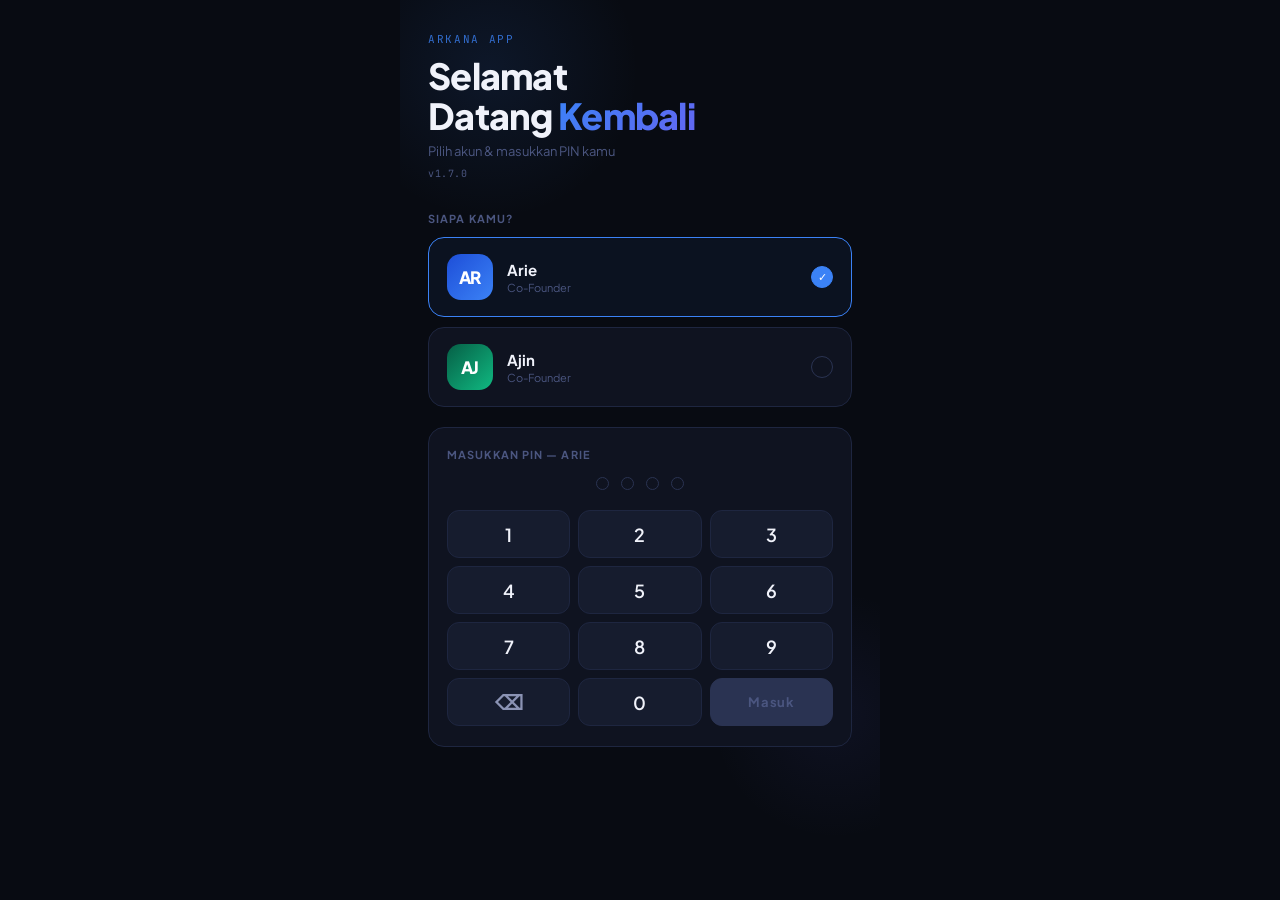
==== index.html @ 61c4adc6 "v1.7.0 refactor" ====
<!DOCTYPE html>
<html lang="id">
<head>
  <meta charset="UTF-8">
  <meta name="viewport" content="width=device-width, initial-scale=1.0, maximum-scale=1.0, user-scalable=no">
  <meta name="apple-mobile-web-app-capable" content="yes">
  <meta name="apple-mobile-web-app-status-bar-style" content="black-translucent">
  <meta name="apple-mobile-web-app-title" content="Arkana App">
  <meta name="theme-color" content="#080B12">
  <title>Arkana App</title>
  <link rel="manifest" href="manifest.json">
  <link href="https://fonts.googleapis.com/css2?family=Plus+Jakarta+Sans:wght@300;400;500;600;700;800&family=JetBrains+Mono:wght@300;400;500&display=swap" rel="stylesheet">

  <!-- Shared styles -->
  <link rel="stylesheet" href="css/base.css">
  <!-- Index-specific styles -->
  <link rel="stylesheet" href="css/index.css">

  <!-- JS load order: config → constants → utils → app → index -->
  <script src="config.js?v=1.2.0"></script>
  <script src="js/constants.js"></script>
  <script src="js/utils.js"></script>
  <script src="js/app.js"></script>
</head>
<body>

<div id="app">

  <!-- ══════════════════════════════════════
       SCREEN: LOGIN
  ══════════════════════════════════════ -->
  <div id="screen-login" class="screen active">
    <div class="login-bg"></div>
    <div class="login-bg2"></div>
    <div class="login-inner">

      <div class="login-header">
        <div class="login-eyebrow">Arkana App</div>
        <div class="login-title">Selamat<br>Datang <span>Kembali</span></div>
        <div class="login-sub">Pilih akun &amp; masukkan PIN kamu</div>
        <div class="login-version" id="login-version"></div>
      </div>

      <div class="choose-label">Siapa kamu?</div>
      <div class="user-cards">

        <div class="user-card selected" id="card-arie">
          <div class="user-avatar avatar-arie" id="login-avatar-arie">AR</div>
          <div class="user-info">
            <div class="user-name">Arie</div>
            <div class="user-role">Co-Founder</div>
          </div>
          <div class="user-check">✓</div>
        </div>

        <div class="user-card" id="card-ajin">
          <div class="user-avatar avatar-ajin" id="login-avatar-ajin">AJ</div>
          <div class="user-info">
            <div class="user-name">Ajin</div>
            <div class="user-role">Co-Founder</div>
          </div>
          <div class="user-check"></div>
        </div>

        <!-- Hidden file input for avatar upload -->
        <input type="file" id="avatar-file-input" accept="image/*" style="display:none">
      </div>

      <div class="pin-section" id="pin-section">
        <div class="pin-top-label" id="pin-label">Masukkan PIN — Arie</div>
        <div class="pin-dots">
          <div class="pin-dot" id="dot-0"></div>
          <div class="pin-dot" id="dot-1"></div>
          <div class="pin-dot" id="dot-2"></div>
          <div class="pin-dot" id="dot-3"></div>
        </div>
        <div class="pin-numpad">
          <div class="pin-key">1</div>
          <div class="pin-key">2</div>
          <div class="pin-key">3</div>
          <div class="pin-key">4</div>
          <div class="pin-key">5</div>
          <div class="pin-key">6</div>
          <div class="pin-key">7</div>
          <div class="pin-key">8</div>
          <div class="pin-key">9</div>
          <div class="pin-key del">⌫</div>
          <div class="pin-key">0</div>
          <div class="pin-key enter disabled" id="pin-enter">Masuk</div>
        </div>
      </div>

    </div>
  </div>

  <!-- ══════════════════════════════════════
       SCREEN: HOME
  ══════════════════════════════════════ -->
  <div id="screen-home" class="screen">
    <div class="home-bg"></div>

    <div class="home-header">
      <div class="greeting-block">
        <div class="greeting-small">Halo,</div>
        <div class="greeting-name"><span id="home-name">Arie</span> 👋</div>
        <div class="greeting-date" id="home-date"></div>
      </div>
      <button class="logout-btn">Logout</button>
    </div>
    <div class="home-divider"></div>

    <div class="home-content">
      <div>
        <div class="section-head">Menu Utama</div>
        <div class="feature-grid">

          <div class="feat-card c-blue active-card">
            <span class="feat-icon">🏪</span>
            <div class="feat-name">Supplier &amp; Price</div>
            <div class="feat-desc">Database supplier &amp; histori harga</div>
          </div>

          <div class="feat-card c-green coming">
            <span class="feat-icon">💸</span>
            <div class="feat-name">Expense Tracker</div>
            <div class="feat-desc">Catat pengeluaran operasional</div>
            <span class="feat-badge badge-soon">Coming Soon</span>
          </div>

          <div class="feat-card c-orange coming">
            <span class="feat-icon">📋</span>
            <div class="feat-name">Quotation Builder</div>
            <div class="feat-desc">Buat RAB &amp; penawaran</div>
            <span class="feat-badge badge-soon">Coming Soon</span>
          </div>

          <div class="feat-card c-purple coming">
            <span class="feat-icon">📊</span>
            <div class="feat-name">Pipeline Tracker</div>
            <div class="feat-desc">Lacak peluang pengadaan</div>
            <span class="feat-badge badge-soon">Coming Soon</span>
          </div>

        </div>
      </div>

      <div class="user-strip">
        <div class="strip-left">
          <div class="strip-label">Login sebagai</div>
          <div class="strip-name">
            <span class="strip-avatar" id="strip-avatar"></span>
            <span id="strip-name"></span>
          </div>
        </div>
        <div class="strip-right">
          <div class="strip-app">Arkana App</div>
          <div class="strip-version" id="home-version"></div>
        </div>
      </div>
    </div>

    <nav class="bottom-nav">
      <div class="nav-item active" data-nav="home">
        <span class="nav-icon">🏠</span>
        <span class="nav-label">Home</span>
        <div class="nav-indicator"></div>
      </div>
      <div class="nav-item" data-nav="aktivitas">
        <span class="nav-icon">🕐</span>
        <span class="nav-label">Aktivitas</span>
        <div class="nav-indicator"></div>
      </div>
      <div class="nav-item" data-nav="setting">
        <span class="nav-icon">⚙️</span>
        <span class="nav-label">Setting</span>
        <div class="nav-indicator"></div>
      </div>
    </nav>
  </div>

  <!-- ══════════════════════════════════════
       SCREEN: AKTIVITAS
  ══════════════════════════════════════ -->
  <div id="screen-aktivitas" class="screen">
    <div class="screen-header">
      <div class="screen-title">Aktivitas</div>
      <div class="screen-sub">Log perubahan data oleh semua pengguna</div>
    </div>
    <div class="home-divider"></div>
    <div class="screen-content">
      <div id="aktivitas-content">
        <div class="empty-state">
          <div class="empty-icon">🕐</div>
          <div class="empty-text">Belum ada aktivitas.<br>Log akan muncul saat data mulai diubah.</div>
        </div>
      </div>
    </div>
    <nav class="bottom-nav">
      <div class="nav-item" data-nav="home">
        <span class="nav-icon">🏠</span>
        <span class="nav-label">Home</span>
        <div class="nav-indicator"></div>
      </div>
      <div class="nav-item active" data-nav="aktivitas">
        <span class="nav-icon">🕐</span>
        <span class="nav-label">Aktivitas</span>
        <div class="nav-indicator"></div>
      </div>
      <div class="nav-item" data-nav="setting">
        <span class="nav-icon">⚙️</span>
        <span class="nav-label">Setting</span>
        <div class="nav-indicator"></div>
      </div>
    </nav>
  </div>

  <!-- ══════════════════════════════════════
       SCREEN: SETTING
  ══════════════════════════════════════ -->
  <div id="screen-setting" class="screen">
    <div class="screen-header">
      <div class="screen-title">Setting</div>
      <div class="screen-sub">Kelola akun &amp; preferensi</div>
    </div>
    <div class="home-divider"></div>
    <div class="screen-content">
      <div class="setting-list">

        <div class="setting-section-label">Akun</div>

        <div class="setting-item" data-action="change-avatar">
          <div class="setting-icon">🖼️</div>
          <div class="setting-info">
            <div class="setting-name">Ganti Foto Profil</div>
            <div class="setting-desc">Upload foto untuk avatar kamu</div>
          </div>
          <div class="setting-arrow">›</div>
        </div>

        <div class="setting-item" data-action="change-pin">
          <div class="setting-icon">🔐</div>
          <div class="setting-info">
            <div class="setting-name">Ganti PIN</div>
            <div class="setting-desc">Ubah PIN login kamu</div>
          </div>
          <div class="setting-arrow">›</div>
        </div>

        <div class="setting-section-label">Aplikasi</div>

        <div class="app-info-card">
          <div class="app-info-logo">⚡</div>
          <div class="app-info-name">Arkana App</div>
          <div class="app-info-version" id="setting-version"></div>
          <div class="app-info-company">CV Arkana Trisinergi</div>
        </div>

      </div>
    </div>
    <nav class="bottom-nav">
      <div class="nav-item" data-nav="home">
        <span class="nav-icon">🏠</span>
        <span class="nav-label">Home</span>
        <div class="nav-indicator"></div>
      </div>
      <div class="nav-item" data-nav="aktivitas">
        <span class="nav-icon">🕐</span>
        <span class="nav-label">Aktivitas</span>
        <div class="nav-indicator"></div>
      </div>
      <div class="nav-item active" data-nav="setting">
        <span class="nav-icon">⚙️</span>
        <span class="nav-label">Setting</span>
        <div class="nav-indicator"></div>
      </div>
    </nav>
  </div>

</div><!-- /#app -->

<!-- ══════════════════════════════════════
     CHANGE PIN MODAL (outside #app, fixed)
══════════════════════════════════════ -->
<div class="modal-overlay" id="modal-pin">
  <div class="modal-sheet">
    <div class="modal-handle"></div>
    <div class="modal-title" id="modal-title">Ganti PIN</div>
    <div class="modal-sub" id="modal-sub">Masukkan PIN lama kamu</div>

    <div class="pin-dots" style="margin-bottom:16px;">
      <div class="pin-dot" id="mdot-0"></div>
      <div class="pin-dot" id="mdot-1"></div>
      <div class="pin-dot" id="mdot-2"></div>
      <div class="pin-dot" id="mdot-3"></div>
    </div>
    <div class="pin-numpad modal-numpad">
      <div class="pin-key">1</div>
      <div class="pin-key">2</div>
      <div class="pin-key">3</div>
      <div class="pin-key">4</div>
      <div class="pin-key">5</div>
      <div class="pin-key">6</div>
      <div class="pin-key">7</div>
      <div class="pin-key">8</div>
      <div class="pin-key">9</div>
      <div class="pin-key del">⌫</div>
      <div class="pin-key">0</div>
      <div class="pin-key enter disabled" id="modal-enter">OK</div>
    </div>

    <button class="modal-btn cancel">Batal</button>
  </div>
</div>

<!-- ══ TOAST ══ -->
<div class="toast" id="toast"></div>

<!-- Index logic — loaded last -->
<script src="js/index.js"></script>

</body>
</html>
---- css/base.css ----
/* ═══════════════════════════════════════════════════
   Arkana App — Base CSS
   Shared: CSS vars, reset, and components used
   across multiple pages (toast, loading, confirm,
   overlay, sheet, btn, spinner, screen transitions).
   Page-specific styles go in their own CSS file.
   ═══════════════════════════════════════════════════ */

/* ── Reset & base ── */
* {
  margin: 0;
  padding: 0;
  box-sizing: border-box;
  -webkit-tap-highlight-color: transparent;
  user-select: none;
  -webkit-user-select: none;
}

input, textarea {
  user-select: text;
  -webkit-user-select: text;
}

/* ── CSS Custom Properties ── */
:root {
  --bg:      #080B12;
  --surface: #0F1320;
  --surface2:#161C2E;
  --border:  #1E2640;
  --border2: #2A3352;

  --accent:  #3B82F6;
  --accent2: #6366F1;
  --green:   #10B981;
  --orange:  #F59E0B;
  --red:     #EF4444;
  --purple:  #8B5CF6;

  --l1: #F59E0B;
  --l2: #3B82F6;
  --l3: #10B981;
  --l4: #6B7280;

  --muted: #4B5680;
  --text:  #F0F2FA;
  --text2: #8B93B4;
  --text3: #4B5680;
}

html, body {
  height: 100%;
  overflow: hidden;
  background: var(--bg);
  font-family: 'Plus Jakarta Sans', sans-serif;
  color: var(--text);
}

/* ── Screen transitions ── */
.screen {
  position: absolute;
  inset: 0;
  display: flex;
  flex-direction: column;
  opacity: 0;
  pointer-events: none;
  transition: opacity .25s, transform .25s;
  transform: translateX(30px);
}

.screen.active {
  opacity: 1;
  pointer-events: all;
  transform: translateX(0);
}

.screen.prev {
  transform: translateX(-30px);
  opacity: 0;
}

/* ── Overlay (bottom sheet backdrop) ── */
.overlay {
  position: fixed;
  inset: 0;
  background: rgba(0, 0, 0, .75);
  z-index: 100;
  opacity: 0;
  pointer-events: none;
  transition: opacity .3s;
}

.overlay.active {
  opacity: 1;
  pointer-events: all;
}

/* ── Bottom sheet ── */
.sheet {
  position: fixed;
  bottom: 0;
  left: 50%;
  transform: translateX(-50%) translateY(100%);
  width: 100%;
  max-width: 480px;
  background: var(--surface);
  border: 1px solid var(--border);
  border-radius: 24px 24px 0 0;
  padding: 20px 20px max(env(safe-area-inset-bottom), 24px);
  z-index: 101;
  transition: transform .35s cubic-bezier(.32, .72, 0, 1);
  max-height: 90vh;
  overflow-y: auto;
  scrollbar-width: none;
}

.sheet::-webkit-scrollbar { display: none; }

.overlay.active .sheet {
  transform: translateX(-50%) translateY(0);
}

.sheet-handle {
  width: 36px;
  height: 4px;
  background: var(--border2);
  border-radius: 2px;
  margin: 0 auto 18px;
}

.sheet-title {
  font-size: 18px;
  font-weight: 800;
  color: var(--text);
  margin-bottom: 4px;
  letter-spacing: -.01em;
}

.sheet-sub {
  font-size: 12px;
  color: var(--text3);
  margin-bottom: 20px;
}

/* ── Buttons ── */
.btn-row {
  display: flex;
  gap: 10px;
  margin-top: 20px;
}

.btn {
  flex: 1;
  padding: 14px;
  border-radius: 12px;
  font-size: 14px;
  font-weight: 700;
  font-family: inherit;
  cursor: pointer;
  border: none;
  transition: opacity .2s;
}

.btn:active        { opacity: .8; }
.btn-primary       { background: var(--accent); color: white; }
.btn-secondary     { background: var(--surface2); color: var(--text2); border: 1px solid var(--border); }
.btn-danger        { background: rgba(239, 68, 68, .1); color: var(--red); border: 1px solid rgba(239, 68, 68, .2); }

/* ── Form fields ── */
.form-group { margin-bottom: 14px; }

.form-label {
  display: block;
  font-size: 11px;
  font-weight: 700;
  text-transform: uppercase;
  letter-spacing: .1em;
  color: var(--text3);
  margin-bottom: 6px;
}

.form-input,
.form-select,
.form-textarea {
  width: 100%;
  background: var(--surface2);
  border: 1.5px solid var(--border);
  border-radius: 10px;
  padding: 11px 14px;
  font-size: 14px;
  color: var(--text);
  font-family: inherit;
  outline: none;
  transition: border-color .2s;
  -webkit-appearance: none;
  appearance: none;
}

.form-input:focus,
.form-select:focus,
.form-textarea:focus  { border-color: var(--accent); }
.form-input::placeholder,
.form-textarea::placeholder { color: var(--text3); }
.form-textarea        { resize: none; min-height: 80px; line-height: 1.5; }

.form-select {
  background-image: url("data:image/svg+xml,%3Csvg xmlns='http://www.w3.org/2000/svg' width='12' height='8' viewBox='0 0 12 8'%3E%3Cpath d='M1 1l5 5 5-5' stroke='%234B5680' stroke-width='1.5' fill='none' stroke-linecap='round'/%3E%3C/svg%3E");
  background-repeat: no-repeat;
  background-position: right 14px center;
  padding-right: 36px;
}

.form-select option { background: #161C2E; }

/* Toggle */
.toggle-row       { display: flex; justify-content: space-between; align-items: center; }
.toggle-label     { font-size: 14px; color: var(--text); }
.toggle           { position: relative; width: 44px; height: 26px; }
.toggle input     { display: none; }
.toggle-track {
  position: absolute;
  inset: 0;
  background: var(--border2);
  border-radius: 13px;
  cursor: pointer;
  transition: background .2s;
}
.toggle input:checked + .toggle-track  { background: var(--accent); }
.toggle-thumb {
  position: absolute;
  top: 3px; left: 3px;
  width: 20px; height: 20px;
  background: white;
  border-radius: 50%;
  transition: transform .2s;
  pointer-events: none;
}
.toggle input:checked ~ .toggle-thumb  { transform: translateX(18px); }

/* Multi-select chips */
.multi-chips { display: flex; flex-wrap: wrap; gap: 8px; }

.multi-chip {
  background: var(--surface2);
  border: 1.5px solid var(--border);
  border-radius: 20px;
  padding: 7px 12px;
  font-size: 12px;
  font-weight: 600;
  color: var(--text3);
  cursor: pointer;
  transition: all .15s;
}

.multi-chip.selected {
  border-color: var(--accent);
  color: var(--accent);
  background: rgba(59, 130, 246, .08);
}

/* ── Toast ── */
.toast {
  position: fixed;
  bottom: 80px;
  left: 50%;
  transform: translateX(-50%) translateY(20px);
  background: var(--surface2);
  border: 1px solid var(--border2);
  border-radius: 12px;
  padding: 10px 20px;
  font-size: 13px;
  font-weight: 600;
  color: var(--text);
  z-index: 200;
  opacity: 0;
  transition: all .3s;
  white-space: nowrap;
  pointer-events: none;
}

.toast.show    { opacity: 1; transform: translateX(-50%) translateY(0); }
.toast.success { border-color: var(--green); color: var(--green); }
.toast.error   { border-color: var(--red);   color: var(--red);   }

/* ── Loading overlay ── */
.loading-overlay {
  position: fixed;
  inset: 0;
  background: rgba(8, 11, 18, .85);
  z-index: 300;
  display: flex;
  flex-direction: column;
  align-items: center;
  justify-content: center;
  gap: 16px;
  opacity: 0;
  pointer-events: none;
  transition: opacity .3s;
}

.loading-overlay.active { opacity: 1; pointer-events: all; }

.spinner {
  width: 36px;
  height: 36px;
  border: 3px solid var(--border2);
  border-top-color: var(--accent);
  border-radius: 50%;
  animation: spin .8s linear infinite;
}

@keyframes spin { to { transform: rotate(360deg); } }

.loading-text { font-size: 13px; color: var(--text3); }

/* ── Confirm dialog ── */
.confirm-overlay {
  position: fixed;
  inset: 0;
  background: rgba(0, 0, 0, .8);
  z-index: 200;
  display: flex;
  align-items: center;
  justify-content: center;
  padding: 24px;
  opacity: 0;
  pointer-events: none;
  transition: opacity .2s;
}

.confirm-overlay.active { opacity: 1; pointer-events: all; }

.confirm-box {
  background: var(--surface);
  border: 1px solid var(--border);
  border-radius: 20px;
  padding: 24px;
  width: 100%;
  max-width: 320px;
  transform: scale(.95);
  transition: transform .2s;
}

.confirm-overlay.active .confirm-box { transform: scale(1); }

.confirm-title { font-size: 16px; font-weight: 800; color: var(--text); margin-bottom: 8px; }
.confirm-msg   { font-size: 13px; color: var(--text2); line-height: 1.5; margin-bottom: 20px; }
.confirm-btns  { display: flex; gap: 10px; }

/* ── Empty state ── */
.empty-state {
  display: flex;
  flex-direction: column;
  align-items: center;
  justify-content: center;
  padding: 60px 20px;
  gap: 12px;
  text-align: center;
}

.empty-icon { font-size: 40px; opacity: .3; }
.empty-text { font-size: 13px; color: var(--text3); line-height: 1.6; }

.empty-btn {
  margin-top: 8px;
  background: var(--accent);
  border: none;
  border-radius: 12px;
  padding: 10px 20px;
  font-size: 13px;
  font-weight: 700;
  color: white;
  cursor: pointer;
  font-family: inherit;
}

/* ── Level badges (shared across pages) ── */
.level-badge {
  font-family: 'JetBrains Mono', monospace;
  font-size: 10px;
  font-weight: 500;
  padding: 3px 8px;
  border-radius: 20px;
  letter-spacing: .04em;
}

.l1   { background: rgba(245,158,11,.12); color: var(--l1); border: 1px solid rgba(245,158,11,.2); }
.l2   { background: rgba(59,130,246,.12); color: var(--l2); border: 1px solid rgba(59,130,246,.2); }
.l3   { background: rgba(16,185,129,.12); color: var(--l3); border: 1px solid rgba(16,185,129,.2); }
.l4   { background: rgba(107,114,128,.12); color: var(--l4); border: 1px solid rgba(107,114,128,.2); }
.jasa { background: rgba(139,92,246,.12); color: var(--purple); border: 1px solid rgba(139,92,246,.2); }

.auth-badge {
  font-size: 10px;
  font-weight: 600;
  padding: 3px 8px;
  border-radius: 20px;
  background: rgba(16,185,129,.1);
  color: var(--green);
  border: 1px solid rgba(16,185,129,.2);
}
---- css/index.css ----
/* ═══════════════════════════════════════════════════
   Arkana App — Index CSS
   Styles for: login, home, bottom nav, aktivitas,
   setting screens, and change-PIN modal.
   Shared styles (reset, vars, toast, loading, etc.)
   live in base.css — do not duplicate here.
   ═══════════════════════════════════════════════════ */

/* ── App container ── */
#app {
  height: 100%;
  display: flex;
  flex-direction: column;
  max-width: 480px;
  margin: 0 auto;
  position: relative;
  overflow: hidden;
}

/* ══════════════════════════════════
   LOGIN SCREEN
══════════════════════════════════ */
#screen-login {
  background: var(--bg);
  overflow-y: auto;
  scrollbar-width: none;
}

#screen-login::-webkit-scrollbar { display: none; }

.login-bg {
  position: fixed;
  top: -80px; left: -60px;
  width: 300px; height: 300px;
  background: radial-gradient(circle, rgba(59,130,246,0.1) 0%, transparent 70%);
  pointer-events: none;
  z-index: 0;
}

.login-bg2 {
  position: fixed;
  bottom: 60px; right: -80px;
  width: 250px; height: 250px;
  background: radial-gradient(circle, rgba(99,102,241,0.07) 0%, transparent 70%);
  pointer-events: none;
  z-index: 0;
}

.login-inner {
  position: relative;
  z-index: 1;
  padding: env(safe-area-inset-top, 48px) 28px 40px;
  min-height: 100%;
  display: flex;
  flex-direction: column;
}

.login-header {
  padding-top: max(env(safe-area-inset-top), 32px);
  margin-bottom: 32px;
}

.login-eyebrow {
  font-family: 'JetBrains Mono', monospace;
  font-size: 11px;
  letter-spacing: 0.15em;
  text-transform: uppercase;
  color: var(--accent);
  margin-bottom: 10px;
  opacity: 0.8;
}

.login-title {
  font-size: clamp(28px, 7vw, 36px);
  font-weight: 800;
  color: var(--text);
  line-height: 1.1;
  letter-spacing: -0.02em;
  margin-bottom: 8px;
}

.login-title span {
  background: linear-gradient(135deg, var(--accent), var(--accent2));
  -webkit-background-clip: text;
  -webkit-text-fill-color: transparent;
  background-clip: text;
}

.login-sub {
  font-size: 13px;
  color: var(--text3);
  font-weight: 400;
}

.login-version {
  font-family: 'JetBrains Mono', monospace;
  font-size: 10px;
  color: var(--muted);
  margin-top: 8px;
  letter-spacing: 0.05em;
}

/* User selection */
.choose-label {
  font-size: 11px;
  font-weight: 700;
  color: var(--text3);
  text-transform: uppercase;
  letter-spacing: 0.1em;
  margin-bottom: 12px;
}

.user-cards {
  display: flex;
  flex-direction: column;
  gap: 10px;
  margin-bottom: 16px;
}

.user-card {
  background: var(--surface);
  border: 1.5px solid var(--border);
  border-radius: 16px;
  padding: 16px 18px;
  display: flex;
  align-items: center;
  gap: 14px;
  cursor: pointer;
  transition: border-color 0.2s, background 0.2s;
  position: relative;
  overflow: hidden;
}

.user-card:active { opacity: 0.8; }

.user-card.selected {
  border-color: var(--accent);
  background: rgba(59,130,246,0.06);
}

.user-avatar {
  width: 46px;
  height: 46px;
  border-radius: 14px;
  display: flex;
  align-items: center;
  justify-content: center;
  font-size: 17px;
  font-weight: 800;
  flex-shrink: 0;
  letter-spacing: -0.02em;
  color: white;
  position: relative;
  cursor: pointer;
  overflow: hidden;
}

.avatar-arie { background: linear-gradient(135deg, #1D4ED8, #3B82F6); }
.avatar-ajin { background: linear-gradient(135deg, #065F46, #10B981); }

.user-avatar img {
  width: 100%;
  height: 100%;
  object-fit: cover;
  border-radius: 14px;
  position: absolute;
  inset: 0;
}

.user-avatar::after {
  content: '📷';
  position: absolute;
  inset: 0;
  background: rgba(0,0,0,0.55);
  display: flex;
  align-items: center;
  justify-content: center;
  font-size: 14px;
  border-radius: 14px;
  opacity: 0;
  transition: opacity 0.2s;
}

.user-avatar:hover::after,
.user-avatar:active::after { opacity: 1; }

.user-info { flex: 1; }

.user-name {
  font-size: 15px;
  font-weight: 700;
  color: var(--text);
  margin-bottom: 2px;
}

.user-role {
  font-size: 11px;
  color: var(--text3);
  font-weight: 400;
}

.user-check {
  width: 22px;
  height: 22px;
  border-radius: 50%;
  border: 1.5px solid var(--border2);
  display: flex;
  align-items: center;
  justify-content: center;
  flex-shrink: 0;
  transition: all 0.2s;
  font-size: 11px;
  color: transparent;
}

.user-card.selected .user-check {
  background: var(--accent);
  border-color: var(--accent);
  color: white;
}

/* PIN section */
.pin-section {
  background: var(--surface);
  border: 1.5px solid var(--border);
  border-radius: 16px;
  padding: 20px 18px;
  margin-top: 4px;
  transition: border-color 0.2s;
}

.pin-section.error {
  border-color: var(--red);
  animation: shake 0.4s ease;
}

@keyframes shake {
  0%, 100% { transform: translateX(0); }
  20%       { transform: translateX(-8px); }
  40%       { transform: translateX(8px); }
  60%       { transform: translateX(-6px); }
  80%       { transform: translateX(6px); }
}

.pin-top-label {
  font-size: 11px;
  font-weight: 700;
  color: var(--text3);
  text-transform: uppercase;
  letter-spacing: 0.1em;
  margin-bottom: 16px;
  transition: color 0.2s;
}

.pin-section.error .pin-top-label { color: var(--red); }

.pin-dots {
  display: flex;
  gap: 12px;
  justify-content: center;
  margin-bottom: 20px;
}

.pin-dot {
  width: 13px;
  height: 13px;
  border-radius: 50%;
  border: 1.5px solid var(--border2);
  background: transparent;
  transition: all 0.15s ease;
}

.pin-dot.filled {
  background: var(--accent);
  border-color: var(--accent);
  box-shadow: 0 0 10px rgba(59,130,246,0.4);
  transform: scale(1.1);
}

.pin-dot.error-dot {
  background: var(--red);
  border-color: var(--red);
  box-shadow: 0 0 10px rgba(239,68,68,0.4);
}

.pin-numpad {
  display: grid;
  grid-template-columns: repeat(3, 1fr);
  gap: 8px;
}

.pin-key {
  background: var(--surface2);
  border: 1px solid var(--border);
  border-radius: 12px;
  height: 48px;
  display: flex;
  align-items: center;
  justify-content: center;
  font-size: 18px;
  font-weight: 600;
  color: var(--text);
  cursor: pointer;
  transition: all 0.1s;
  user-select: none;
}

.pin-key:active {
  background: var(--border2);
  transform: scale(0.95);
}

.pin-key.del {
  font-size: 20px;
  color: var(--text2);
}

.pin-key.enter {
  background: var(--accent);
  border-color: var(--accent);
  color: white;
  font-size: 13px;
  font-weight: 700;
  letter-spacing: 0.05em;
}

.pin-key.enter:active { background: #2563EB; }

.pin-key.enter:disabled,
.pin-key.enter.disabled {
  background: var(--border2);
  border-color: var(--border2);
  color: var(--muted);
  cursor: not-allowed;
}

/* ══════════════════════════════════
   HOME SCREEN
══════════════════════════════════ */
#screen-home { background: var(--bg); }

.home-bg {
  position: absolute;
  top: -40px; right: -60px;
  width: 260px; height: 260px;
  background: radial-gradient(circle, rgba(59,130,246,0.07) 0%, transparent 70%);
  pointer-events: none;
  z-index: 0;
}

.home-header {
  padding: max(env(safe-area-inset-top), 48px) 22px 16px;
  flex-shrink: 0;
  position: relative;
  z-index: 1;
  display: flex;
  justify-content: space-between;
  align-items: flex-start;
}

.greeting-small {
  font-size: 12px;
  font-weight: 500;
  color: var(--text3);
  letter-spacing: 0.03em;
  margin-bottom: 2px;
}

.greeting-name {
  font-size: 26px;
  font-weight: 800;
  color: var(--text);
  letter-spacing: -0.02em;
  margin-bottom: 2px;
  line-height: 1.1;
}

.greeting-name span {
  background: linear-gradient(135deg, var(--accent), var(--accent2));
  -webkit-background-clip: text;
  -webkit-text-fill-color: transparent;
  background-clip: text;
}

.greeting-date {
  font-family: 'JetBrains Mono', monospace;
  font-size: 10px;
  color: var(--text3);
}

.logout-btn {
  background: var(--surface);
  border: 1px solid var(--border);
  border-radius: 10px;
  padding: 8px 14px;
  font-size: 11px;
  font-weight: 600;
  color: var(--text3);
  cursor: pointer;
  transition: all 0.2s;
  flex-shrink: 0;
  margin-top: 4px;
}

.logout-btn:active {
  background: var(--border);
  color: var(--red);
}

.home-divider {
  height: 1px;
  background: var(--border);
  margin: 0 22px;
  flex-shrink: 0;
  position: relative;
  z-index: 1;
}

.home-content {
  flex: 1;
  overflow-y: auto;
  padding: 20px 22px 16px;
  display: flex;
  flex-direction: column;
  gap: 20px;
  scrollbar-width: none;
  position: relative;
  z-index: 1;
}

.home-content::-webkit-scrollbar { display: none; }

.section-head {
  font-size: 10px;
  font-weight: 700;
  text-transform: uppercase;
  letter-spacing: 0.14em;
  color: var(--text3);
  margin-bottom: 12px;
}

/* Feature grid */
.feature-grid {
  display: grid;
  grid-template-columns: 1fr 1fr;
  gap: 10px;
}

.feat-card {
  background: var(--surface);
  border: 1.5px solid var(--border);
  border-radius: 16px;
  padding: 16px 14px;
  cursor: pointer;
  position: relative;
  overflow: hidden;
  transition: border-color 0.2s, transform 0.15s;
}

.feat-card.active-card:active { transform: scale(0.97); }

.feat-card.coming {
  opacity: 0.4;
  cursor: not-allowed;
}

.feat-card::before {
  content: '';
  position: absolute;
  top: -20px; right: -20px;
  width: 80px; height: 80px;
  border-radius: 50%;
  opacity: 0.07;
}

.feat-card.c-blue::before   { background: var(--accent); }
.feat-card.c-green::before  { background: var(--green); }
.feat-card.c-orange::before { background: var(--orange); }
.feat-card.c-purple::before { background: var(--purple); }

.feat-icon {
  font-size: 24px;
  margin-bottom: 10px;
  display: block;
  line-height: 1;
}

.feat-name {
  font-size: 12px;
  font-weight: 700;
  color: var(--text);
  line-height: 1.3;
  margin-bottom: 4px;
}

.feat-desc {
  font-size: 10px;
  color: var(--text3);
  line-height: 1.45;
  font-weight: 400;
}

.feat-badge {
  display: inline-block;
  margin-top: 8px;
  font-family: 'JetBrains Mono', monospace;
  font-size: 9px;
  font-weight: 500;
  padding: 3px 8px;
  border-radius: 20px;
  letter-spacing: 0.05em;
}

.badge-soon {
  background: rgba(75,86,128,0.18);
  color: var(--muted);
  border: 1px solid rgba(75,86,128,0.25);
}

/* User info strip */
.user-strip {
  background: var(--surface);
  border: 1px solid var(--border);
  border-radius: 12px;
  padding: 14px 16px;
  display: flex;
  justify-content: space-between;
  align-items: center;
}

.strip-label {
  font-size: 10px;
  color: var(--text3);
  margin-bottom: 3px;
  font-family: 'JetBrains Mono', monospace;
  letter-spacing: 0.05em;
}

.strip-name {
  font-size: 14px;
  font-weight: 700;
  color: var(--text);
  display: flex;
  align-items: center;
  gap: 8px;
}

.strip-avatar {
  width: 20px;
  height: 20px;
  border-radius: 6px;
  display: inline-flex;
  align-items: center;
  justify-content: center;
  font-size: 9px;
  font-weight: 800;
  color: white;
}

.strip-right { text-align: right; }

.strip-app {
  font-family: 'JetBrains Mono', monospace;
  font-size: 11px;
  color: var(--text2);
  margin-bottom: 2px;
}

.strip-version {
  font-family: 'JetBrains Mono', monospace;
  font-size: 10px;
  color: var(--muted);
}

/* ══════════════════════════════════
   BOTTOM NAV
══════════════════════════════════ */
.bottom-nav {
  flex-shrink: 0;
  background: var(--surface);
  border-top: 1px solid var(--border);
  display: flex;
  padding: 10px 0 max(env(safe-area-inset-bottom), 10px);
  position: relative;
  z-index: 10;
}

.nav-item {
  flex: 1;
  display: flex;
  flex-direction: column;
  align-items: center;
  gap: 4px;
  cursor: pointer;
  padding: 4px 0;
  transition: opacity 0.2s;
}

.nav-item:active { opacity: 0.7; }

.nav-icon {
  font-size: 20px;
  line-height: 1;
}

.nav-label {
  font-size: 9px;
  font-weight: 600;
  color: var(--text3);
  letter-spacing: 0.06em;
  text-transform: uppercase;
}

.nav-item.active .nav-label { color: var(--accent); }

.nav-indicator {
  width: 4px;
  height: 4px;
  border-radius: 50%;
  background: transparent;
  margin-top: 1px;
}

.nav-item.active .nav-indicator { background: var(--accent); }

/* ══════════════════════════════════
   SHARED SCREEN HEADER
══════════════════════════════════ */
.screen-header {
  padding: max(env(safe-area-inset-top), 48px) 22px 16px;
  flex-shrink: 0;
  position: relative;
  z-index: 1;
}

.screen-title {
  font-size: 22px;
  font-weight: 800;
  color: var(--text);
  letter-spacing: -0.02em;
  margin-bottom: 2px;
}

.screen-sub {
  font-size: 12px;
  color: var(--text3);
}

.screen-content {
  flex: 1;
  overflow-y: auto;
  padding: 16px 22px 16px;
  scrollbar-width: none;
  position: relative;
  z-index: 1;
}

.screen-content::-webkit-scrollbar { display: none; }

/* ══════════════════════════════════
   AKTIVITAS SCREEN
══════════════════════════════════ */
#screen-aktivitas { background: var(--bg); }

.log-list {
  display: flex;
  flex-direction: column;
  gap: 8px;
}

.log-item {
  background: var(--surface);
  border: 1px solid var(--border);
  border-radius: 12px;
  padding: 12px 14px;
  display: flex;
  gap: 12px;
  align-items: flex-start;
}

.log-avatar {
  width: 32px;
  height: 32px;
  border-radius: 10px;
  display: flex;
  align-items: center;
  justify-content: center;
  font-size: 12px;
  font-weight: 800;
  color: white;
  flex-shrink: 0;
}

.log-body { flex: 1; }

.log-action {
  font-size: 12px;
  font-weight: 600;
  color: var(--text);
  margin-bottom: 2px;
}

.log-detail {
  font-size: 11px;
  color: var(--text3);
  margin-bottom: 4px;
}

.log-time {
  font-family: 'JetBrains Mono', monospace;
  font-size: 9px;
  color: var(--muted);
  letter-spacing: 0.05em;
}

/* ══════════════════════════════════
   SETTING SCREEN
══════════════════════════════════ */
#screen-setting { background: var(--bg); }

.setting-list {
  display: flex;
  flex-direction: column;
  gap: 8px;
}

.setting-section-label {
  font-size: 10px;
  font-weight: 700;
  text-transform: uppercase;
  letter-spacing: 0.14em;
  color: var(--text3);
  margin: 12px 0 8px;
}

.setting-item {
  background: var(--surface);
  border: 1px solid var(--border);
  border-radius: 12px;
  padding: 14px 16px;
  display: flex;
  align-items: center;
  gap: 12px;
  cursor: pointer;
  transition: border-color 0.2s;
}

.setting-item:active { opacity: 0.7; }

.setting-icon {
  font-size: 18px;
  width: 36px;
  height: 36px;
  background: var(--surface2);
  border-radius: 10px;
  display: flex;
  align-items: center;
  justify-content: center;
  flex-shrink: 0;
}

.setting-info { flex: 1; }

.setting-name {
  font-size: 13px;
  font-weight: 600;
  color: var(--text);
  margin-bottom: 2px;
}

.setting-desc {
  font-size: 11px;
  color: var(--text3);
}

.setting-arrow {
  color: var(--muted);
  font-size: 14px;
}

.app-info-card {
  background: var(--surface);
  border: 1px solid var(--border);
  border-radius: 16px;
  padding: 20px;
  text-align: center;
  margin-top: 8px;
}

.app-info-logo {
  font-size: 32px;
  margin-bottom: 8px;
}

.app-info-name {
  font-family: 'JetBrains Mono', monospace;
  font-size: 16px;
  font-weight: 500;
  color: var(--text);
  margin-bottom: 4px;
}

.app-info-version {
  font-family: 'JetBrains Mono', monospace;
  font-size: 11px;
  color: var(--muted);
  margin-bottom: 8px;
}

.app-info-company {
  font-size: 12px;
  color: var(--text3);
}

/* ══════════════════════════════════
   CHANGE PIN MODAL
══════════════════════════════════ */
.modal-overlay {
  position: fixed;
  inset: 0;
  background: rgba(0,0,0,0.7);
  z-index: 100;
  display: flex;
  align-items: flex-end;
  opacity: 0;
  pointer-events: none;
  transition: opacity 0.3s;
}

.modal-overlay.active {
  opacity: 1;
  pointer-events: all;
}

.modal-sheet {
  background: var(--surface);
  border: 1px solid var(--border);
  border-radius: 24px 24px 0 0;
  padding: 20px 24px max(env(safe-area-inset-bottom), 24px);
  width: 100%;
  max-width: 480px;
  margin: 0 auto;
  transform: translateY(100%);
  transition: transform 0.35s cubic-bezier(0.32, 0.72, 0, 1);
}

.modal-overlay.active .modal-sheet { transform: translateY(0); }

.modal-handle {
  width: 36px;
  height: 4px;
  background: var(--border2);
  border-radius: 2px;
  margin: 0 auto 20px;
}

.modal-title {
  font-size: 17px;
  font-weight: 800;
  color: var(--text);
  margin-bottom: 4px;
}

.modal-sub {
  font-size: 12px;
  color: var(--text3);
  margin-bottom: 20px;
}

.modal-btn {
  width: 100%;
  background: var(--surface2);
  border: 1px solid var(--border);
  border-radius: 12px;
  padding: 14px;
  font-size: 14px;
  font-weight: 600;
  color: var(--text3);
  cursor: pointer;
  margin-top: 12px;
  transition: all 0.2s;
  font-family: inherit;
}

.modal-btn:active { opacity: 0.7; }

.modal-btn.primary {
  background: var(--accent);
  border-color: var(--accent);
  color: white;
}
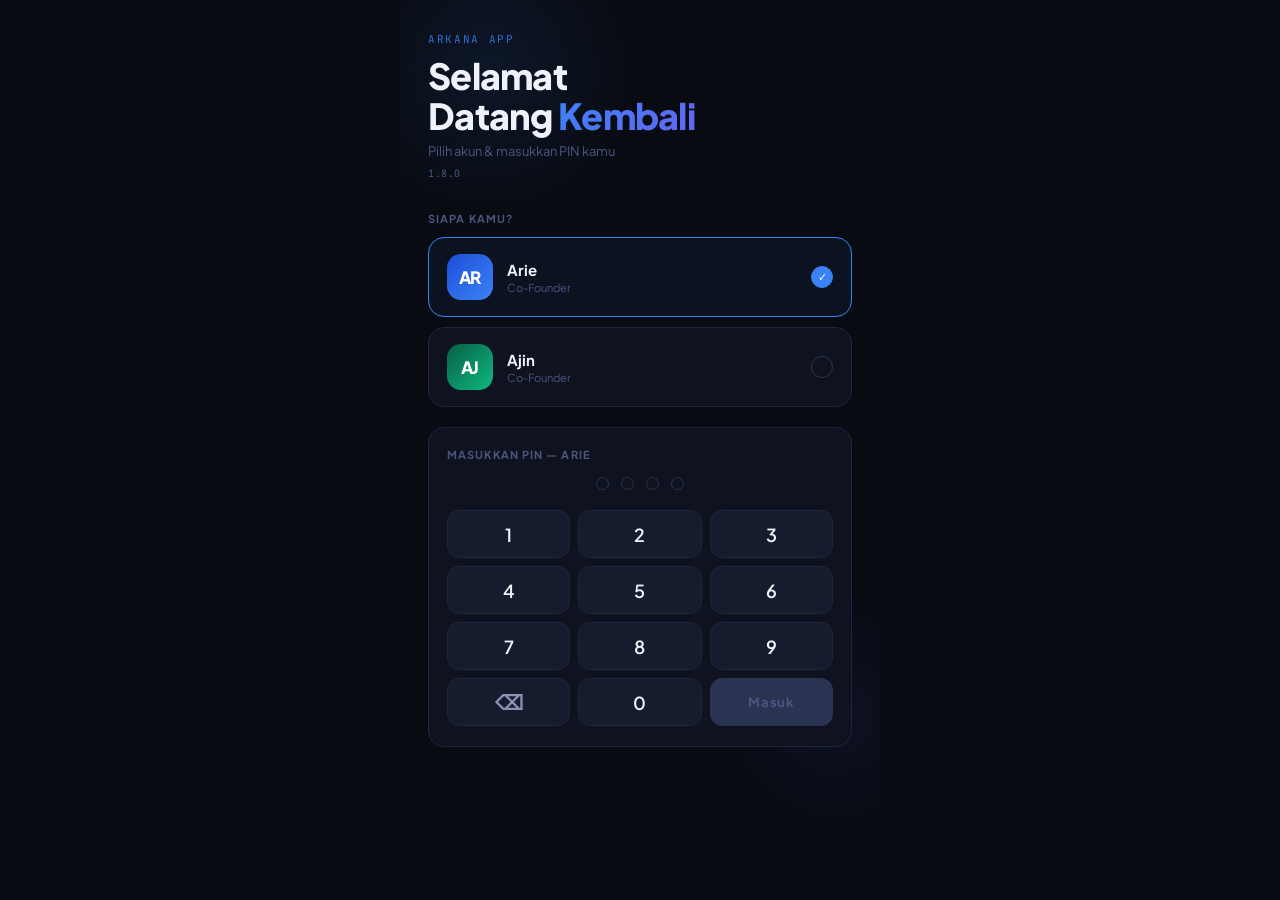
==== commit 7a9a312a: "v1.8.0 index.html update" ====
--- a/index.html
+++ b/index.html
@@ -17,7 +17,7 @@
   <link rel="stylesheet" href="css/index.css">
 
   <!-- JS load order: config → constants → utils → app → index -->
-  <script src="config.js?v=1.2.0"></script>
+  <script src="config.js?v=1.8.0"></script>
   <script src="js/constants.js"></script>
   <script src="js/utils.js"></script>
   <script src="js/app.js"></script>
@@ -114,17 +114,22 @@
         <div class="section-head">Menu Utama</div>
         <div class="feature-grid">
 
-          <div class="feat-card c-blue active-card">
+          <div class="feat-card c-blue active-card" data-nav-page="supplier-tracker.html">
             <span class="feat-icon">🏪</span>
             <div class="feat-name">Supplier &amp; Price</div>
             <div class="feat-desc">Database supplier &amp; histori harga</div>
           </div>
 
-          <div class="feat-card c-green coming">
+          <div class="feat-card c-green active-card" data-nav-page="expense-tracker.html">
             <span class="feat-icon">💸</span>
             <div class="feat-name">Expense Tracker</div>
             <div class="feat-desc">Catat pengeluaran operasional</div>
-            <span class="feat-badge badge-soon">Coming Soon</span>
+          </div>
+
+          <div class="feat-card c-purple active-card" data-nav-page="project-manager.html">
+            <span class="feat-icon">📁</span>
+            <div class="feat-name">Project Manager</div>
+            <div class="feat-desc">Kelola proyek &amp; tim</div>
           </div>
 
           <div class="feat-card c-orange coming">
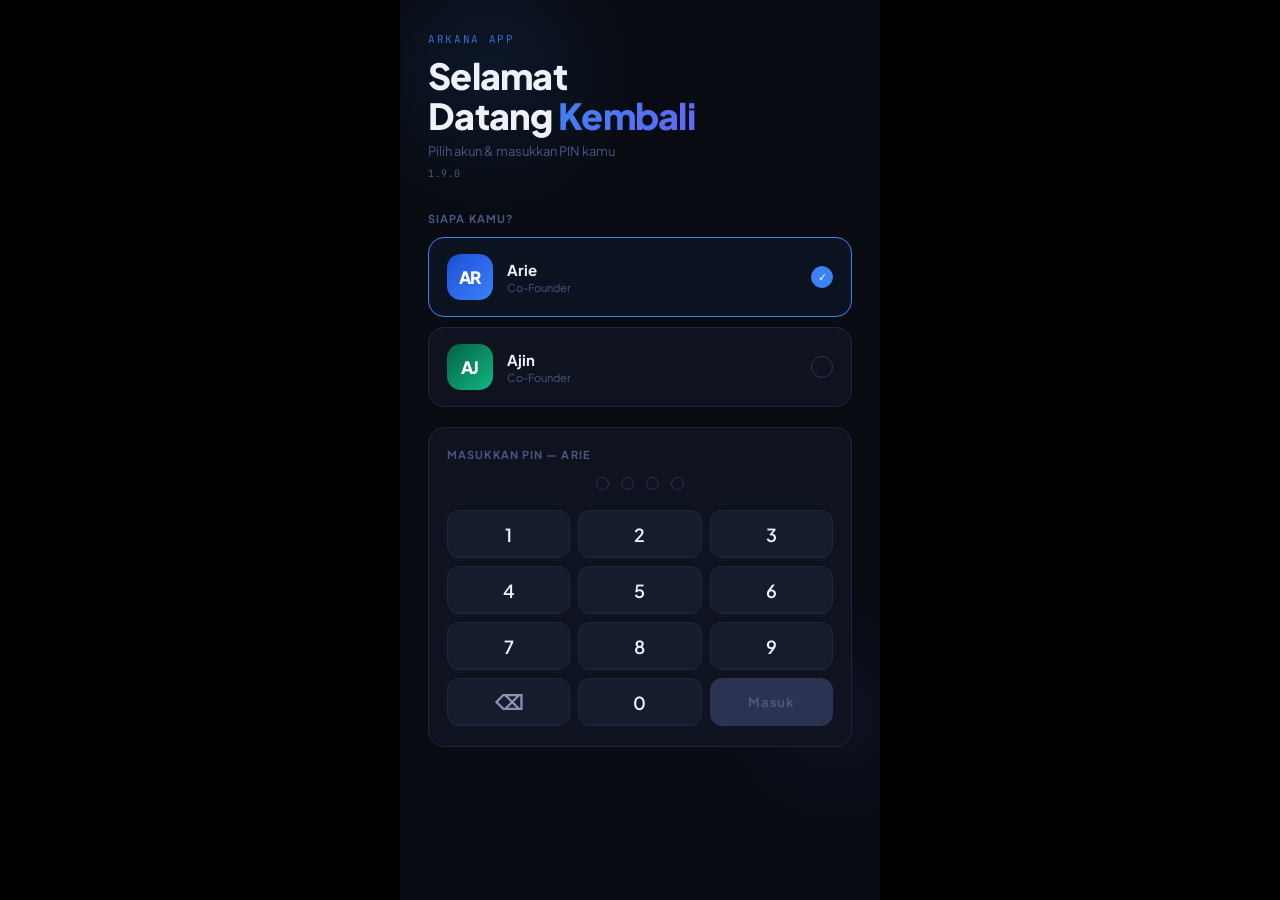
==== commit 0ec7e371: "Refactor PRD-00.2" ====
--- a/index.html
+++ b/index.html
@@ -17,7 +17,7 @@
   <link rel="stylesheet" href="css/index.css">
 
   <!-- JS load order: config → constants → utils → app → index -->
-  <script src="config.js?v=1.8.0"></script>
+  <script src="config.js?v=1.9.0"></script>
   <script src="js/constants.js"></script>
   <script src="js/utils.js"></script>
   <script src="js/app.js"></script>
--- a/css/base.css
+++ b/css/base.css
@@ -50,9 +50,20 @@
 html, body {
   height: 100%;
   overflow: hidden;
-  background: var(--bg);
+  background: #000;
   font-family: 'Plus Jakarta Sans', sans-serif;
   color: var(--text);
+}
+
+/* PWA mobile-width container — max 480px, centered on desktop */
+#app {
+  position: relative;
+  width: 100%;
+  max-width: 480px;
+  height: 100%;
+  margin: 0 auto;
+  background: var(--bg);
+  overflow: hidden;
 }
 
 /* ── Screen transitions ── */
@@ -346,7 +357,60 @@
 .confirm-msg   { font-size: 13px; color: var(--text2); line-height: 1.5; margin-bottom: 20px; }
 .confirm-btns  { display: flex; gap: 10px; }
 
-/* ── Empty state ── */
+/* ── FAB (shared component — source: supplier-tracker) ── */
+.fab {
+  position: fixed;
+  bottom: 24px;
+  right: max(calc(50% - 240px + 16px), 16px);
+  width: 52px;
+  height: 52px;
+  border-radius: 16px;
+  background: var(--accent);
+  border: none;
+  color: white;
+  font-size: 22px;
+  display: flex;
+  align-items: center;
+  justify-content: center;
+  cursor: pointer;
+  box-shadow: 0 8px 24px rgba(59, 130, 246, .4);
+  z-index: 50;
+  transition: transform .15s;
+}
+
+.fab:active { transform: scale(.93); }
+
+/* ── Pull to refresh ── */
+.ptr-indicator {
+  display: flex;
+  align-items: center;
+  justify-content: center;
+  gap: 8px;
+  height: 0;
+  opacity: 0;
+  overflow: hidden;
+  transition: height .2s ease, opacity .15s ease;
+  background: var(--bg);
+  flex-shrink: 0;
+  width: 100%;
+}
+
+.ptr-spinner {
+  width: 16px;
+  height: 16px;
+  border: 2px solid var(--border2);
+  border-top-color: var(--accent);
+  border-radius: 50%;
+  animation: spin .7s linear infinite;
+  flex-shrink: 0;
+}
+
+.ptr-label {
+  font-size: 11px;
+  color: var(--text3);
+  font-family: 'JetBrains Mono', monospace;
+}
+
 .empty-state {
   display: flex;
   flex-direction: column;
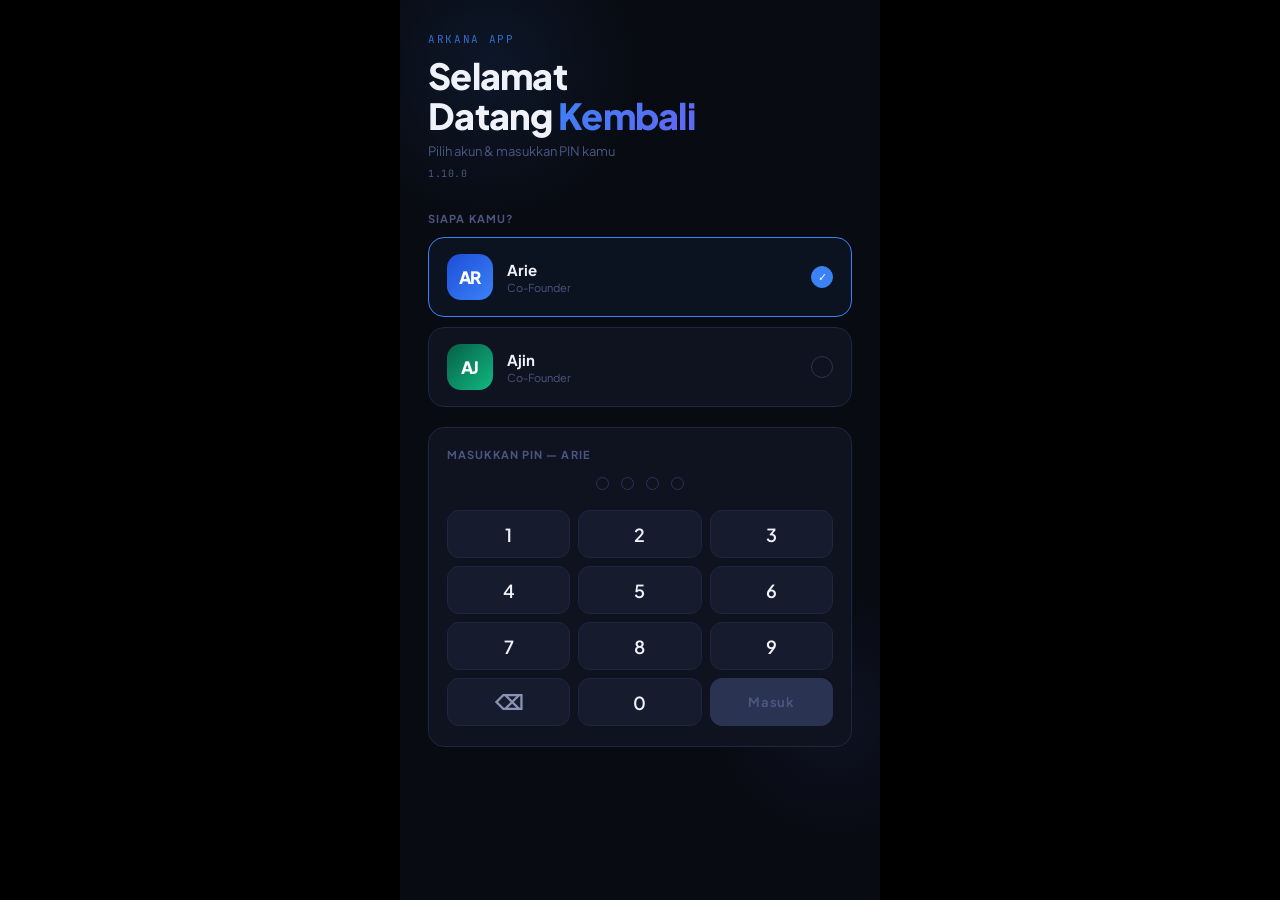
==== commit c4e0ea4c: "v1.10.0 What was delivered: css/base.css — Full token layer formalized. All visual primitives now l" ====
--- a/index.html
+++ b/index.html
@@ -17,10 +17,11 @@
   <link rel="stylesheet" href="css/index.css">
 
   <!-- JS load order: config → constants → utils → app → index -->
-  <script src="config.js?v=1.9.0"></script>
+  <script src="config.js?v=1.10.0"></script>
   <script src="js/constants.js"></script>
   <script src="js/utils.js"></script>
   <script src="js/app.js"></script>
+  <script src="js/components.js"></script>
 </head>
 <body>
 
--- a/css/base.css
+++ b/css/base.css
@@ -1,9 +1,15 @@
 /* ═══════════════════════════════════════════════════
-   Arkana App — Base CSS
-   Shared: CSS vars, reset, and components used
-   across multiple pages (toast, loading, confirm,
-   overlay, sheet, btn, spinner, screen transitions).
-   Page-specific styles go in their own CSS file.
+   Arkana App — Base CSS  v1.10.0
+   Design System Foundation: tokens + shared components.
+   ─────────────────────────────────────────────────────
+   LAYER 1 — DESIGN TOKENS (:root)
+     All visual primitives live here as CSS custom
+     properties. No hardcoded values anywhere else.
+   LAYER 2 — STRUCTURAL COMPONENTS
+     Shared components token-referenced. Named per
+     the official component inventory. Behavior and
+     markup untouched — visual redesign deferred to
+     PRD-00.4.
    ═══════════════════════════════════════════════════ */
 
 /* ── Reset & base ── */
@@ -21,30 +27,198 @@
   -webkit-user-select: text;
 }
 
-/* ── CSS Custom Properties ── */
+/* ════════════════════════════════════════════════════
+   LAYER 1 — DESIGN TOKENS
+   ════════════════════════════════════════════════════
+
+   Naming convention: --{category}-{variant}
+   All values defined once here, referenced everywhere.
+
+   COLOR TOKENS
+   ────────────
+   --color-bg          Page/app background
+   --color-surface     Card / component background
+   --color-surface-2   Nested surface (inputs, rows)
+   --color-border      Primary border
+   --color-border-2    Secondary border (stronger)
+
+   --color-accent      Primary interactive (blue)
+   --color-accent-2    Secondary interactive (indigo)
+   --color-success     Positive / green
+   --color-warning     Caution / amber
+   --color-danger      Error / red
+   --color-purple      Jasa / services accent
+
+   --color-text        Primary text
+   --color-text-2      Secondary text
+   --color-text-3      Tertiary / muted text
+   --color-muted       Placeholder / disabled
+
+   --color-supplier-l1  L1 level color (amber)
+   --color-supplier-l2  L2 level color (blue)
+   --color-supplier-l3  L3 level color (green)
+   --color-supplier-l4  L4 level color (gray)
+
+   SPACING TOKENS
+   ──────────────
+   --space-1  4px
+   --space-2  8px
+   --space-3  12px
+   --space-4  16px
+   --space-5  20px
+   --space-6  24px
+   --space-8  32px
+   --space-12 48px
+
+   RADIUS TOKENS
+   ─────────────
+   --radius-sm   8px   chip, tag
+   --radius-md   10px  button, input
+   --radius-lg   12px  card (sm), confirm box
+   --radius-xl   14px  card (main)
+   --radius-2xl  16px  button (primary), user card
+   --radius-3xl  24px  sheet
+   --radius-full 9999px  pill badge
+
+   FONT SIZE TOKENS
+   ────────────────
+   --text-xs   9px
+   --text-sm   10px
+   --text-base 11px
+   --text-md   12px
+   --text-lg   13px
+   --text-xl   14px
+   --text-2xl  15px
+   --text-3xl  17px
+   --text-4xl  18px
+   --text-5xl  20px
+
+   FONT WEIGHT TOKENS
+   ──────────────────
+   --weight-regular  400
+   --weight-medium   500
+   --weight-semibold 600
+   --weight-bold     700
+   --weight-extrabold 800
+
+   SHADOW TOKENS
+   ─────────────
+   --shadow-fab   FAB elevation
+
+   TRANSITION TOKENS
+   ─────────────────
+   --duration-fast    0.15s
+   --duration-normal  0.2s
+   --duration-slow    0.3s
+   --duration-sheet   0.35s
+   --ease-standard    ease
+   --ease-sheet       cubic-bezier(.32, .72, 0, 1)
+   ════════════════════════════════════════════════════ */
+
 :root {
-  --bg:      #080B12;
-  --surface: #0F1320;
-  --surface2:#161C2E;
-  --border:  #1E2640;
-  --border2: #2A3352;
-
-  --accent:  #3B82F6;
-  --accent2: #6366F1;
-  --green:   #10B981;
-  --orange:  #F59E0B;
-  --red:     #EF4444;
-  --purple:  #8B5CF6;
-
-  --l1: #F59E0B;
-  --l2: #3B82F6;
-  --l3: #10B981;
-  --l4: #6B7280;
-
-  --muted: #4B5680;
-  --text:  #F0F2FA;
-  --text2: #8B93B4;
-  --text3: #4B5680;
+  /* ── Color: Backgrounds ── */
+  --color-bg:        #080B12;
+  --color-surface:   #0F1320;
+  --color-surface-2: #161C2E;
+
+  /* ── Color: Borders ── */
+  --color-border:    #1E2640;
+  --color-border-2:  #2A3352;
+
+  /* ── Color: Brand / Interactive ── */
+  --color-accent:    #3B82F6;
+  --color-accent-2:  #6366F1;
+  --color-success:   #10B981;
+  --color-warning:   #F59E0B;
+  --color-danger:    #EF4444;
+  --color-purple:    #8B5CF6;
+
+  /* ── Color: Text ── */
+  --color-text:      #F0F2FA;
+  --color-text-2:    #8B93B4;
+  --color-text-3:    #4B5680;
+  --color-muted:     #4B5680;
+
+  /* ── Color: Supplier levels ── */
+  --color-supplier-l1: #F59E0B;
+  --color-supplier-l2: #3B82F6;
+  --color-supplier-l3: #10B981;
+  --color-supplier-l4: #6B7280;
+
+  /* ── Spacing ── */
+  --space-1:  4px;
+  --space-2:  8px;
+  --space-3:  12px;
+  --space-4:  16px;
+  --space-5:  20px;
+  --space-6:  24px;
+  --space-8:  32px;
+  --space-12: 48px;
+
+  /* ── Border radius ── */
+  --radius-sm:   8px;
+  --radius-md:   10px;
+  --radius-lg:   12px;
+  --radius-xl:   14px;
+  --radius-2xl:  16px;
+  --radius-3xl:  24px;
+  --radius-full: 9999px;
+
+  /* ── Font size ── */
+  --text-xs:   9px;
+  --text-sm:   10px;
+  --text-base: 11px;
+  --text-md:   12px;
+  --text-lg:   13px;
+  --text-xl:   14px;
+  --text-2xl:  15px;
+  --text-3xl:  17px;
+  --text-4xl:  18px;
+  --text-5xl:  20px;
+
+  /* ── Font weight ── */
+  --weight-regular:   400;
+  --weight-medium:    500;
+  --weight-semibold:  600;
+  --weight-bold:      700;
+  --weight-extrabold: 800;
+
+  /* ── Shadows ── */
+  --shadow-fab: 0 8px 24px rgba(59, 130, 246, .4);
+
+  /* ── Transitions ── */
+  --duration-fast:   0.15s;
+  --duration-normal: 0.2s;
+  --duration-slow:   0.3s;
+  --duration-sheet:  0.35s;
+  --ease-standard:   ease;
+  --ease-sheet:      cubic-bezier(.32, .72, 0, 1);
+
+  /* ────────────────────────────────────────────────
+     LEGACY ALIASES
+     Keep old var names pointing to tokens so existing
+     page CSS doesn't break before PRD-00.4 refactor.
+     Remove these aliases once all page CSS migrates.
+     ──────────────────────────────────────────────── */
+  --bg:      var(--color-bg);
+  --surface: var(--color-surface);
+  --surface2: var(--color-surface-2);
+  --border:  var(--color-border);
+  --border2: var(--color-border-2);
+  --accent:  var(--color-accent);
+  --accent2: var(--color-accent-2);
+  --green:   var(--color-success);
+  --orange:  var(--color-warning);
+  --red:     var(--color-danger);
+  --purple:  var(--color-purple);
+  --muted:   var(--color-muted);
+  --text:    var(--color-text);
+  --text2:   var(--color-text-2);
+  --text3:   var(--color-text-3);
+  --l1: var(--color-supplier-l1);
+  --l2: var(--color-supplier-l2);
+  --l3: var(--color-supplier-l3);
+  --l4: var(--color-supplier-l4);
 }
 
 html, body {
@@ -52,19 +226,26 @@
   overflow: hidden;
   background: #000;
   font-family: 'Plus Jakarta Sans', sans-serif;
-  color: var(--text);
-}
-
-/* PWA mobile-width container — max 480px, centered on desktop */
+  color: var(--color-text);
+}
+
+/* ── PWA container ── */
 #app {
   position: relative;
   width: 100%;
   max-width: 480px;
   height: 100%;
   margin: 0 auto;
-  background: var(--bg);
+  background: var(--color-bg);
   overflow: hidden;
 }
+
+/* ════════════════════════════════════════════════════
+   LAYER 2 — STRUCTURAL COMPONENTS
+   Named per official component inventory (PRD-00.3).
+   CSS values reference tokens. Markup & behavior
+   unchanged — visual redesign deferred to PRD-00.4.
+   ════════════════════════════════════════════════════ */
 
 /* ── Screen transitions ── */
 .screen {
@@ -74,7 +255,8 @@
   flex-direction: column;
   opacity: 0;
   pointer-events: none;
-  transition: opacity .25s, transform .25s;
+  transition: opacity var(--duration-slow) var(--ease-standard),
+              transform var(--duration-slow) var(--ease-standard);
   transform: translateX(30px);
 }
 
@@ -89,7 +271,8 @@
   opacity: 0;
 }
 
-/* ── Overlay (bottom sheet backdrop) ── */
+/* ── Overlay ── */
+/* canonical class: .overlay */
 .overlay {
   position: fixed;
   inset: 0;
@@ -97,7 +280,7 @@
   z-index: 100;
   opacity: 0;
   pointer-events: none;
-  transition: opacity .3s;
+  transition: opacity var(--duration-slow) var(--ease-standard);
 }
 
 .overlay.active {
@@ -105,7 +288,8 @@
   pointer-events: all;
 }
 
-/* ── Bottom sheet ── */
+/* ── Bottom Sheet ── */
+/* canonical class: .sheet */
 .sheet {
   position: fixed;
   bottom: 0;
@@ -113,12 +297,12 @@
   transform: translateX(-50%) translateY(100%);
   width: 100%;
   max-width: 480px;
-  background: var(--surface);
-  border: 1px solid var(--border);
-  border-radius: 24px 24px 0 0;
-  padding: 20px 20px max(env(safe-area-inset-bottom), 24px);
+  background: var(--color-surface);
+  border: 1px solid var(--color-border);
+  border-radius: var(--radius-3xl) var(--radius-3xl) 0 0;
+  padding: var(--space-5) var(--space-5) max(env(safe-area-inset-bottom), var(--space-6));
   z-index: 101;
-  transition: transform .35s cubic-bezier(.32, .72, 0, 1);
+  transition: transform var(--duration-sheet) var(--ease-sheet);
   max-height: 90vh;
   overflow-y: auto;
   scrollbar-width: none;
@@ -133,85 +317,86 @@
 .sheet-handle {
   width: 36px;
   height: 4px;
-  background: var(--border2);
-  border-radius: 2px;
+  background: var(--color-border-2);
+  border-radius: var(--radius-full);
   margin: 0 auto 18px;
 }
 
 .sheet-title {
-  font-size: 18px;
-  font-weight: 800;
-  color: var(--text);
-  margin-bottom: 4px;
+  font-size: var(--text-4xl);
+  font-weight: var(--weight-extrabold);
+  color: var(--color-text);
+  margin-bottom: var(--space-1);
   letter-spacing: -.01em;
 }
 
 .sheet-sub {
-  font-size: 12px;
-  color: var(--text3);
-  margin-bottom: 20px;
+  font-size: var(--text-md);
+  color: var(--color-text-3);
+  margin-bottom: var(--space-5);
 }
 
 /* ── Buttons ── */
+/* canonical classes: .btn, .btn-primary, .btn-secondary, .btn-danger */
 .btn-row {
   display: flex;
-  gap: 10px;
-  margin-top: 20px;
+  gap: var(--space-2) + 2px;
+  margin-top: var(--space-5);
 }
 
 .btn {
   flex: 1;
   padding: 14px;
-  border-radius: 12px;
-  font-size: 14px;
-  font-weight: 700;
+  border-radius: var(--radius-lg);
+  font-size: var(--text-xl);
+  font-weight: var(--weight-bold);
   font-family: inherit;
   cursor: pointer;
   border: none;
-  transition: opacity .2s;
-}
-
-.btn:active        { opacity: .8; }
-.btn-primary       { background: var(--accent); color: white; }
-.btn-secondary     { background: var(--surface2); color: var(--text2); border: 1px solid var(--border); }
-.btn-danger        { background: rgba(239, 68, 68, .1); color: var(--red); border: 1px solid rgba(239, 68, 68, .2); }
+  transition: opacity var(--duration-normal) var(--ease-standard);
+}
+
+.btn:active         { opacity: .8; }
+.btn-primary        { background: var(--color-accent); color: white; }
+.btn-secondary      { background: var(--color-surface-2); color: var(--color-text-2); border: 1px solid var(--color-border); }
+.btn-danger         { background: rgba(239, 68, 68, .1); color: var(--color-danger); border: 1px solid rgba(239, 68, 68, .2); }
 
 /* ── Form fields ── */
 .form-group { margin-bottom: 14px; }
 
 .form-label {
   display: block;
-  font-size: 11px;
-  font-weight: 700;
+  font-size: var(--text-base);
+  font-weight: var(--weight-bold);
   text-transform: uppercase;
   letter-spacing: .1em;
-  color: var(--text3);
-  margin-bottom: 6px;
+  color: var(--color-text-3);
+  margin-bottom: var(--space-1) + 2px;
 }
 
 .form-input,
 .form-select,
 .form-textarea {
   width: 100%;
-  background: var(--surface2);
-  border: 1.5px solid var(--border);
-  border-radius: 10px;
+  background: var(--color-surface-2);
+  border: 1.5px solid var(--color-border);
+  border-radius: var(--radius-md);
   padding: 11px 14px;
-  font-size: 14px;
-  color: var(--text);
+  font-size: var(--text-xl);
+  color: var(--color-text);
   font-family: inherit;
   outline: none;
-  transition: border-color .2s;
+  transition: border-color var(--duration-normal) var(--ease-standard);
   -webkit-appearance: none;
   appearance: none;
 }
 
 .form-input:focus,
 .form-select:focus,
-.form-textarea:focus  { border-color: var(--accent); }
+.form-textarea:focus   { border-color: var(--color-accent); }
 .form-input::placeholder,
-.form-textarea::placeholder { color: var(--text3); }
-.form-textarea        { resize: none; min-height: 80px; line-height: 1.5; }
+.form-textarea::placeholder { color: var(--color-text-3); }
+.form-textarea         { resize: none; min-height: 80px; line-height: 1.5; }
 
 .form-select {
   background-image: url("data:image/svg+xml,%3Csvg xmlns='http://www.w3.org/2000/svg' width='12' height='8' viewBox='0 0 12 8'%3E%3Cpath d='M1 1l5 5 5-5' stroke='%234B5680' stroke-width='1.5' fill='none' stroke-linecap='round'/%3E%3C/svg%3E");
@@ -220,79 +405,81 @@
   padding-right: 36px;
 }
 
-.form-select option { background: #161C2E; }
+.form-select option { background: var(--color-surface-2); }
 
 /* Toggle */
 .toggle-row       { display: flex; justify-content: space-between; align-items: center; }
-.toggle-label     { font-size: 14px; color: var(--text); }
+.toggle-label     { font-size: var(--text-xl); color: var(--color-text); }
 .toggle           { position: relative; width: 44px; height: 26px; }
 .toggle input     { display: none; }
 .toggle-track {
   position: absolute;
   inset: 0;
-  background: var(--border2);
+  background: var(--color-border-2);
   border-radius: 13px;
   cursor: pointer;
-  transition: background .2s;
-}
-.toggle input:checked + .toggle-track  { background: var(--accent); }
+  transition: background var(--duration-normal) var(--ease-standard);
+}
+.toggle input:checked + .toggle-track  { background: var(--color-accent); }
 .toggle-thumb {
   position: absolute;
   top: 3px; left: 3px;
   width: 20px; height: 20px;
   background: white;
   border-radius: 50%;
-  transition: transform .2s;
+  transition: transform var(--duration-normal) var(--ease-standard);
   pointer-events: none;
 }
 .toggle input:checked ~ .toggle-thumb  { transform: translateX(18px); }
 
 /* Multi-select chips */
-.multi-chips { display: flex; flex-wrap: wrap; gap: 8px; }
+.multi-chips { display: flex; flex-wrap: wrap; gap: var(--space-2); }
 
 .multi-chip {
-  background: var(--surface2);
-  border: 1.5px solid var(--border);
-  border-radius: 20px;
-  padding: 7px 12px;
-  font-size: 12px;
-  font-weight: 600;
-  color: var(--text3);
+  background: var(--color-surface-2);
+  border: 1.5px solid var(--color-border);
+  border-radius: var(--radius-full);
+  padding: 7px var(--radius-lg);
+  font-size: var(--text-md);
+  font-weight: var(--weight-semibold);
+  color: var(--color-text-3);
   cursor: pointer;
-  transition: all .15s;
+  transition: all var(--duration-fast) var(--ease-standard);
 }
 
 .multi-chip.selected {
-  border-color: var(--accent);
-  color: var(--accent);
+  border-color: var(--color-accent);
+  color: var(--color-accent);
   background: rgba(59, 130, 246, .08);
 }
 
 /* ── Toast ── */
+/* canonical class: .toast, .toast-success (also .success), .toast-error (also .error) */
 .toast {
   position: fixed;
   bottom: 80px;
   left: 50%;
   transform: translateX(-50%) translateY(20px);
-  background: var(--surface2);
-  border: 1px solid var(--border2);
-  border-radius: 12px;
-  padding: 10px 20px;
-  font-size: 13px;
-  font-weight: 600;
-  color: var(--text);
+  background: var(--color-surface-2);
+  border: 1px solid var(--color-border-2);
+  border-radius: var(--radius-lg);
+  padding: 10px var(--space-5);
+  font-size: var(--text-lg);
+  font-weight: var(--weight-semibold);
+  color: var(--color-text);
   z-index: 200;
   opacity: 0;
-  transition: all .3s;
+  transition: all var(--duration-slow) var(--ease-standard);
   white-space: nowrap;
   pointer-events: none;
 }
 
-.toast.show    { opacity: 1; transform: translateX(-50%) translateY(0); }
-.toast.success { border-color: var(--green); color: var(--green); }
-.toast.error   { border-color: var(--red);   color: var(--red);   }
-
-/* ── Loading overlay ── */
+.toast.show              { opacity: 1; transform: translateX(-50%) translateY(0); }
+.toast.success           { border-color: var(--color-success); color: var(--color-success); }
+.toast.error             { border-color: var(--color-danger);  color: var(--color-danger);  }
+
+/* ── Loading Overlay ── */
+/* canonical class: .loading-overlay */
 .loading-overlay {
   position: fixed;
   inset: 0;
@@ -302,10 +489,10 @@
   flex-direction: column;
   align-items: center;
   justify-content: center;
-  gap: 16px;
+  gap: var(--space-4);
   opacity: 0;
   pointer-events: none;
-  transition: opacity .3s;
+  transition: opacity var(--duration-slow) var(--ease-standard);
 }
 
 .loading-overlay.active { opacity: 1; pointer-events: all; }
@@ -313,17 +500,18 @@
 .spinner {
   width: 36px;
   height: 36px;
-  border: 3px solid var(--border2);
-  border-top-color: var(--accent);
+  border: 3px solid var(--color-border-2);
+  border-top-color: var(--color-accent);
   border-radius: 50%;
   animation: spin .8s linear infinite;
 }
 
 @keyframes spin { to { transform: rotate(360deg); } }
 
-.loading-text { font-size: 13px; color: var(--text3); }
-
-/* ── Confirm dialog ── */
+.loading-text { font-size: var(--text-lg); color: var(--color-text-3); }
+
+/* ── Confirm Dialog ── */
+/* canonical class: .confirm-overlay, .confirm-box */
 .confirm-overlay {
   position: fixed;
   inset: 0;
@@ -332,40 +520,41 @@
   display: flex;
   align-items: center;
   justify-content: center;
-  padding: 24px;
+  padding: var(--space-6);
   opacity: 0;
   pointer-events: none;
-  transition: opacity .2s;
+  transition: opacity var(--duration-normal) var(--ease-standard);
 }
 
 .confirm-overlay.active { opacity: 1; pointer-events: all; }
 
 .confirm-box {
-  background: var(--surface);
-  border: 1px solid var(--border);
-  border-radius: 20px;
-  padding: 24px;
+  background: var(--color-surface);
+  border: 1px solid var(--color-border);
+  border-radius: var(--space-5);
+  padding: var(--space-6);
   width: 100%;
   max-width: 320px;
   transform: scale(.95);
-  transition: transform .2s;
+  transition: transform var(--duration-normal) var(--ease-standard);
 }
 
 .confirm-overlay.active .confirm-box { transform: scale(1); }
 
-.confirm-title { font-size: 16px; font-weight: 800; color: var(--text); margin-bottom: 8px; }
-.confirm-msg   { font-size: 13px; color: var(--text2); line-height: 1.5; margin-bottom: 20px; }
-.confirm-btns  { display: flex; gap: 10px; }
-
-/* ── FAB (shared component — source: supplier-tracker) ── */
+.confirm-title { font-size: var(--text-4xl); font-weight: var(--weight-extrabold); color: var(--color-text); margin-bottom: var(--space-2); }
+.confirm-msg   { font-size: var(--text-lg); color: var(--color-text-2); line-height: 1.5; margin-bottom: var(--space-5); }
+.confirm-btns  { display: flex; gap: var(--space-2) + 2px; }
+
+/* ── FAB ── */
+/* canonical class: .fab */
 .fab {
   position: fixed;
-  bottom: 24px;
+  bottom: var(--space-6);
   right: max(calc(50% - 240px + 16px), 16px);
   width: 52px;
   height: 52px;
-  border-radius: 16px;
-  background: var(--accent);
+  border-radius: var(--radius-2xl);
+  background: var(--color-accent);
   border: none;
   color: white;
   font-size: 22px;
@@ -373,24 +562,26 @@
   align-items: center;
   justify-content: center;
   cursor: pointer;
-  box-shadow: 0 8px 24px rgba(59, 130, 246, .4);
+  box-shadow: var(--shadow-fab);
   z-index: 50;
-  transition: transform .15s;
+  transition: transform var(--duration-fast) var(--ease-standard);
 }
 
 .fab:active { transform: scale(.93); }
 
-/* ── Pull to refresh ── */
+/* ── Pull-to-Refresh Indicator ── */
+/* canonical class: .ptr-indicator */
 .ptr-indicator {
   display: flex;
   align-items: center;
   justify-content: center;
-  gap: 8px;
+  gap: var(--space-2);
   height: 0;
   opacity: 0;
   overflow: hidden;
-  transition: height .2s ease, opacity .15s ease;
-  background: var(--bg);
+  transition: height var(--duration-normal) var(--ease-standard),
+              opacity var(--duration-fast) var(--ease-standard);
+  background: var(--color-bg);
   flex-shrink: 0;
   width: 100%;
 }
@@ -398,67 +589,122 @@
 .ptr-spinner {
   width: 16px;
   height: 16px;
-  border: 2px solid var(--border2);
-  border-top-color: var(--accent);
+  border: 2px solid var(--color-border-2);
+  border-top-color: var(--color-accent);
   border-radius: 50%;
   animation: spin .7s linear infinite;
   flex-shrink: 0;
 }
 
 .ptr-label {
-  font-size: 11px;
-  color: var(--text3);
+  font-size: var(--text-base);
+  color: var(--color-text-3);
   font-family: 'JetBrains Mono', monospace;
 }
 
+/* ── Top Bar ── */
+/* canonical class: .topbar */
+/* Note: padding/layout in page CSS — shared token values here */
+.topbar {
+  flex-shrink: 0;
+  display: flex;
+  align-items: center;
+  gap: var(--radius-lg);
+  background: var(--color-bg);
+  border-bottom: 1px solid var(--color-border);
+  position: relative;
+  z-index: 10;
+}
+
+/* ── Tab Bar ── */
+/* canonical class: .tab-bar, .tab, .tab.active */
+.tab-bar {
+  flex-shrink: 0;
+  display: flex;
+  background: var(--color-surface);
+  border-bottom: 1px solid var(--color-border);
+  position: relative;
+  z-index: 9;
+}
+
+.tab {
+  flex: 1;
+  padding: 11px var(--space-1) 10px;
+  text-align: center;
+  cursor: pointer;
+  font-size: var(--text-base);
+  font-weight: var(--weight-semibold);
+  color: var(--color-text-3);
+  letter-spacing: .04em;
+  position: relative;
+  transition: color var(--duration-normal) var(--ease-standard);
+  white-space: nowrap;
+}
+
+.tab.active { color: var(--color-accent); }
+
+.tab.active::after {
+  content: '';
+  position: absolute;
+  bottom: 0;
+  left: 20%;
+  right: 20%;
+  height: 2px;
+  background: var(--color-accent);
+  border-radius: 2px;
+}
+
+/* ── Empty State ── */
+/* canonical class: .empty-state, .empty-icon, .empty-text */
 .empty-state {
   display: flex;
   flex-direction: column;
   align-items: center;
   justify-content: center;
-  padding: 60px 20px;
-  gap: 12px;
+  padding: 60px var(--space-5);
+  gap: var(--radius-lg);
   text-align: center;
 }
 
 .empty-icon { font-size: 40px; opacity: .3; }
-.empty-text { font-size: 13px; color: var(--text3); line-height: 1.6; }
+.empty-text { font-size: var(--text-lg); color: var(--color-text-3); line-height: 1.6; }
 
 .empty-btn {
-  margin-top: 8px;
-  background: var(--accent);
+  margin-top: var(--space-2);
+  background: var(--color-accent);
   border: none;
-  border-radius: 12px;
-  padding: 10px 20px;
-  font-size: 13px;
-  font-weight: 700;
+  border-radius: var(--radius-lg);
+  padding: 10px var(--space-5);
+  font-size: var(--text-lg);
+  font-weight: var(--weight-bold);
   color: white;
   cursor: pointer;
   font-family: inherit;
 }
 
-/* ── Level badges (shared across pages) ── */
+/* ── Level Badges ── */
+/* canonical class: .level-badge + .l1/.l2/.l3/.l4/.jasa */
 .level-badge {
   font-family: 'JetBrains Mono', monospace;
-  font-size: 10px;
-  font-weight: 500;
-  padding: 3px 8px;
-  border-radius: 20px;
+  font-size: var(--text-sm);
+  font-weight: var(--weight-medium);
+  padding: 3px var(--space-2);
+  border-radius: var(--radius-full);
   letter-spacing: .04em;
 }
 
-.l1   { background: rgba(245,158,11,.12); color: var(--l1); border: 1px solid rgba(245,158,11,.2); }
-.l2   { background: rgba(59,130,246,.12); color: var(--l2); border: 1px solid rgba(59,130,246,.2); }
-.l3   { background: rgba(16,185,129,.12); color: var(--l3); border: 1px solid rgba(16,185,129,.2); }
-.l4   { background: rgba(107,114,128,.12); color: var(--l4); border: 1px solid rgba(107,114,128,.2); }
-.jasa { background: rgba(139,92,246,.12); color: var(--purple); border: 1px solid rgba(139,92,246,.2); }
+.l1   { background: rgba(245,158,11,.12); color: var(--color-supplier-l1); border: 1px solid rgba(245,158,11,.2); }
+.l2   { background: rgba(59,130,246,.12);  color: var(--color-supplier-l2); border: 1px solid rgba(59,130,246,.2); }
+.l3   { background: rgba(16,185,129,.12);  color: var(--color-supplier-l3); border: 1px solid rgba(16,185,129,.2); }
+.l4   { background: rgba(107,114,128,.12); color: var(--color-supplier-l4); border: 1px solid rgba(107,114,128,.2); }
+.jasa { background: rgba(139,92,246,.12);  color: var(--color-purple);      border: 1px solid rgba(139,92,246,.2); }
 
 .auth-badge {
-  font-size: 10px;
-  font-weight: 600;
-  padding: 3px 8px;
-  border-radius: 20px;
+  font-size: var(--text-sm);
+  font-weight: var(--weight-semibold);
+  padding: 3px var(--space-2);
+  border-radius: var(--radius-full);
   background: rgba(16,185,129,.1);
-  color: var(--green);
+  color: var(--color-success);
   border: 1px solid rgba(16,185,129,.2);
 }
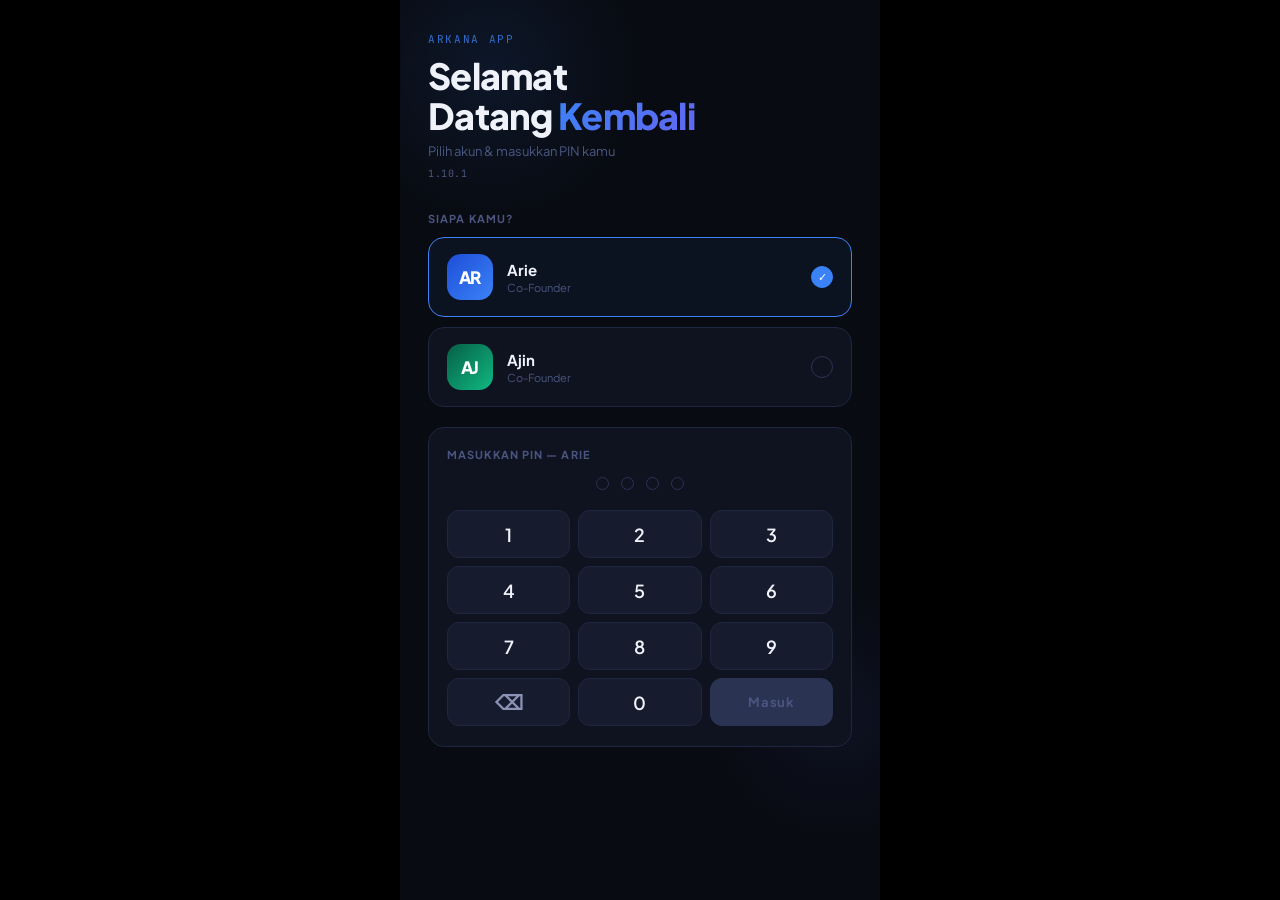
==== commit 21e5a9ba: "v1.10.1" ====
--- a/index.html
+++ b/index.html
@@ -17,7 +17,7 @@
   <link rel="stylesheet" href="css/index.css">
 
   <!-- JS load order: config → constants → utils → app → index -->
-  <script src="config.js?v=1.10.0"></script>
+  <script src="config.js?v=1.10.1"></script>
   <script src="js/constants.js"></script>
   <script src="js/utils.js"></script>
   <script src="js/app.js"></script>
--- a/css/base.css
+++ b/css/base.css
@@ -340,7 +340,7 @@
 /* canonical classes: .btn, .btn-primary, .btn-secondary, .btn-danger */
 .btn-row {
   display: flex;
-  gap: var(--space-2) + 2px;
+  gap: 10px;
   margin-top: var(--space-5);
 }
 
@@ -371,7 +371,7 @@
   text-transform: uppercase;
   letter-spacing: .1em;
   color: var(--color-text-3);
-  margin-bottom: var(--space-1) + 2px;
+  margin-bottom: 6px;
 }
 
 .form-input,
@@ -543,7 +543,7 @@
 
 .confirm-title { font-size: var(--text-4xl); font-weight: var(--weight-extrabold); color: var(--color-text); margin-bottom: var(--space-2); }
 .confirm-msg   { font-size: var(--text-lg); color: var(--color-text-2); line-height: 1.5; margin-bottom: var(--space-5); }
-.confirm-btns  { display: flex; gap: var(--space-2) + 2px; }
+.confirm-btns  { display: flex; gap: 10px; }
 
 /* ── FAB ── */
 /* canonical class: .fab */
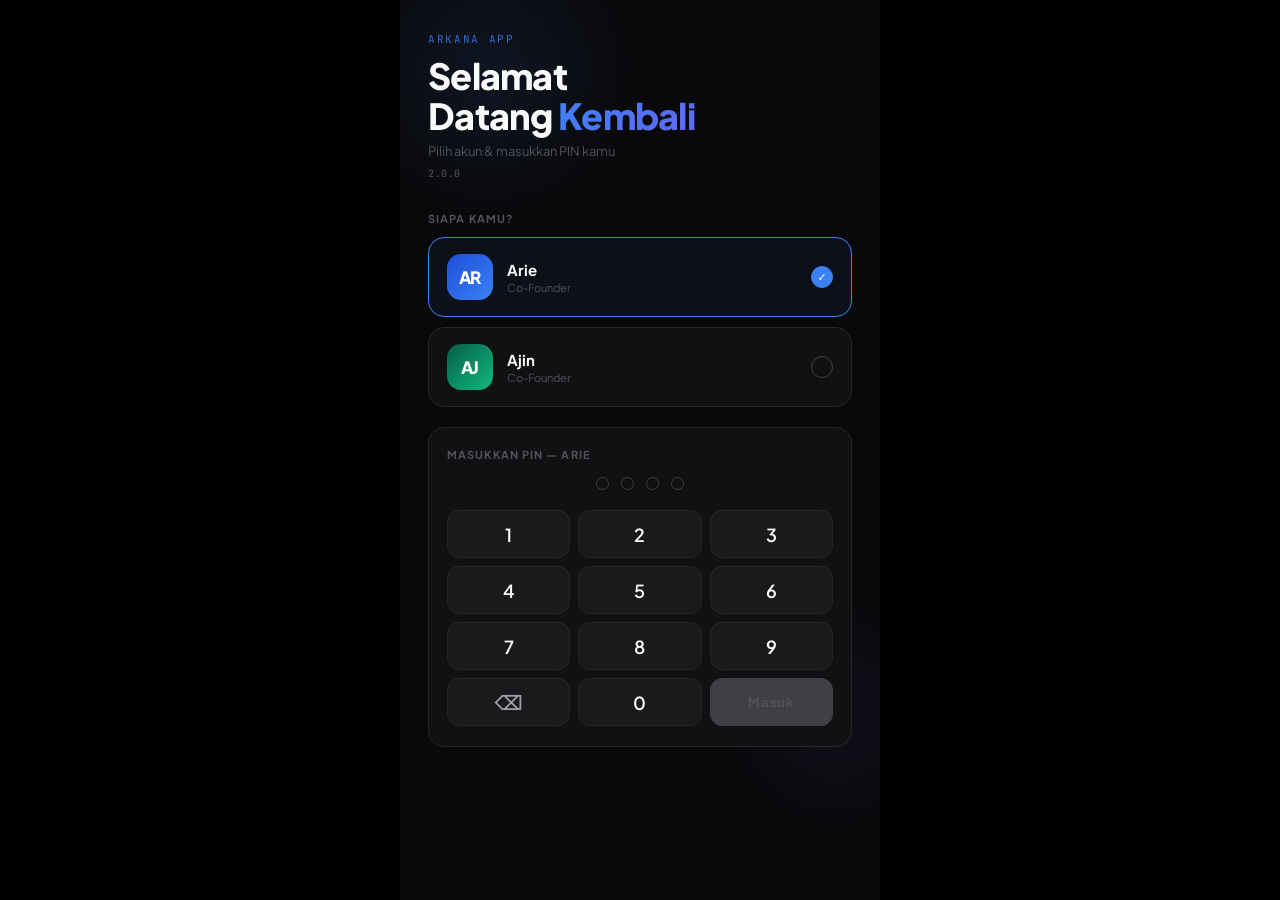
==== commit 3c192494: "v2.00 Token changes (:root only — zero structural changes):  What Before After --color-bg #080B12" ====
--- a/index.html
+++ b/index.html
@@ -17,7 +17,7 @@
   <link rel="stylesheet" href="css/index.css">
 
   <!-- JS load order: config → constants → utils → app → index -->
-  <script src="config.js?v=1.10.1"></script>
+  <script src="config.js?v=2.0.0"></script>
   <script src="js/constants.js"></script>
   <script src="js/utils.js"></script>
   <script src="js/app.js"></script>
--- a/css/base.css
+++ b/css/base.css
@@ -1,5 +1,5 @@
 /* ═══════════════════════════════════════════════════
-   Arkana App — Base CSS  v1.10.0
+   Arkana App — Base CSS  v1.11.0
    Design System Foundation: tokens + shared components.
    ─────────────────────────────────────────────────────
    LAYER 1 — DESIGN TOKENS (:root)
@@ -7,9 +7,15 @@
      properties. No hardcoded values anywhere else.
    LAYER 2 — STRUCTURAL COMPONENTS
      Shared components token-referenced. Named per
-     the official component inventory. Behavior and
-     markup untouched — visual redesign deferred to
-     PRD-00.4.
+     the official component inventory.
+   ─────────────────────────────────────────────────────
+   PRD-00.4 — Token Mapping (Notion dark-mode adaptation)
+     · Backgrounds desaturated: blue-tinted → neutral zinc
+     · Borders desaturated: zinc scale
+     · Text hierarchy: warm-neutral (FAFAFA / A1A1AA / 52525B)
+     · Radius tightened: sm 8→6px, md 10→8px, 3xl 24→20px
+     · Font tokens added: --font-body, --font-mono
+     · Shadow scale added: sm / md / lg / fab
    ═══════════════════════════════════════════════════ */
 
 /* ── Reset & base ── */
@@ -72,13 +78,13 @@
 
    RADIUS TOKENS
    ─────────────
-   --radius-sm   8px   chip, tag
-   --radius-md   10px  button, input
-   --radius-lg   12px  card (sm), confirm box
-   --radius-xl   14px  card (main)
-   --radius-2xl  16px  button (primary), user card
-   --radius-3xl  24px  sheet
-   --radius-full 9999px  pill badge
+   --radius-sm   6px    chip, tag           (Notion rounded.sm)
+   --radius-md   8px    button, input       (Notion rounded.md — sober editorial)
+   --radius-lg   12px   card (sm), confirm  (Notion rounded.lg)
+   --radius-xl   14px   card (main)
+   --radius-2xl  16px   user card, FAB
+   --radius-3xl  20px   sheet
+   --radius-full 9999px pill badge
 
    FONT SIZE TOKENS
    ────────────────
@@ -103,7 +109,15 @@
 
    SHADOW TOKENS
    ─────────────
-   --shadow-fab   FAB elevation
+   --shadow-sm    subtle hover lift
+   --shadow-md    cards
+   --shadow-lg    sheets, modals
+   --shadow-fab   FAB elevation (accent glow)
+
+   FONT TOKENS
+   ───────────
+   --font-body   Plus Jakarta Sans (humanist-geometric, Notion-Sans equivalent)
+   --font-mono   JetBrains Mono (badges, PTR label, mono UI)
 
    TRANSITION TOKENS
    ─────────────────
@@ -117,13 +131,15 @@
 
 :root {
   /* ── Color: Backgrounds ── */
-  --color-bg:        #080B12;
-  --color-surface:   #0F1320;
-  --color-surface-2: #161C2E;
+  /* Desaturated neutral zinc — removes blue tint from dark surfaces */
+  --color-bg:        #09090B;
+  --color-surface:   #111113;
+  --color-surface-2: #1A1A1D;
 
   /* ── Color: Borders ── */
-  --color-border:    #1E2640;
-  --color-border-2:  #2A3352;
+  /* Neutral zinc borders — Notion hairline spirit, no blue bleed */
+  --color-border:    #27272A;
+  --color-border-2:  #3F3F46;
 
   /* ── Color: Brand / Interactive ── */
   --color-accent:    #3B82F6;
@@ -134,10 +150,11 @@
   --color-purple:    #8B5CF6;
 
   /* ── Color: Text ── */
-  --color-text:      #F0F2FA;
-  --color-text-2:    #8B93B4;
-  --color-text-3:    #4B5680;
-  --color-muted:     #4B5680;
+  /* Warm-neutral hierarchy — purer white primary, zinc secondary/tertiary */
+  --color-text:      #FAFAFA;
+  --color-text-2:    #A1A1AA;
+  --color-text-3:    #52525B;
+  --color-muted:     #52525B;
 
   /* ── Color: Supplier levels ── */
   --color-supplier-l1: #F59E0B;
@@ -156,12 +173,13 @@
   --space-12: 48px;
 
   /* ── Border radius ── */
-  --radius-sm:   8px;
-  --radius-md:   10px;
+  /* Notion-aligned: sober editorial geometry — rectangles, not pills */
+  --radius-sm:   6px;
+  --radius-md:   8px;
   --radius-lg:   12px;
   --radius-xl:   14px;
   --radius-2xl:  16px;
-  --radius-3xl:  24px;
+  --radius-3xl:  20px;
   --radius-full: 9999px;
 
   /* ── Font size ── */
@@ -183,8 +201,15 @@
   --weight-bold:      700;
   --weight-extrabold: 800;
 
+  /* ── Font families ── */
+  --font-body: 'Plus Jakarta Sans', system-ui, sans-serif;
+  --font-mono: 'JetBrains Mono', monospace;
+
   /* ── Shadows ── */
-  --shadow-fab: 0 8px 24px rgba(59, 130, 246, .4);
+  --shadow-sm:  0 1px 3px rgba(0, 0, 0, .4);
+  --shadow-md:  0 4px 12px rgba(0, 0, 0, .5);
+  --shadow-lg:  0 8px 32px rgba(0, 0, 0, .6);
+  --shadow-fab: 0 8px 24px rgba(59, 130, 246, .35);
 
   /* ── Transitions ── */
   --duration-fast:   0.15s;
@@ -225,7 +250,7 @@
   height: 100%;
   overflow: hidden;
   background: #000;
-  font-family: 'Plus Jakarta Sans', sans-serif;
+  font-family: var(--font-body);
   color: var(--color-text);
 }
 
@@ -243,8 +268,9 @@
 /* ════════════════════════════════════════════════════
    LAYER 2 — STRUCTURAL COMPONENTS
    Named per official component inventory (PRD-00.3).
-   CSS values reference tokens. Markup & behavior
-   unchanged — visual redesign deferred to PRD-00.4.
+   CSS values reference tokens only — no hardcoded values.
+   PRD-00.4: token values updated; component visual
+   redesign applied incrementally per page.
    ════════════════════════════════════════════════════ */
 
 /* ── Screen transitions ── */
@@ -399,7 +425,7 @@
 .form-textarea         { resize: none; min-height: 80px; line-height: 1.5; }
 
 .form-select {
-  background-image: url("data:image/svg+xml,%3Csvg xmlns='http://www.w3.org/2000/svg' width='12' height='8' viewBox='0 0 12 8'%3E%3Cpath d='M1 1l5 5 5-5' stroke='%234B5680' stroke-width='1.5' fill='none' stroke-linecap='round'/%3E%3C/svg%3E");
+  background-image: url("data:image/svg+xml,%3Csvg xmlns='http://www.w3.org/2000/svg' width='12' height='8' viewBox='0 0 12 8'%3E%3Cpath d='M1 1l5 5 5-5' stroke='%2352525B' stroke-width='1.5' fill='none' stroke-linecap='round'/%3E%3C/svg%3E");
   background-repeat: no-repeat;
   background-position: right 14px center;
   padding-right: 36px;
@@ -483,7 +509,7 @@
 .loading-overlay {
   position: fixed;
   inset: 0;
-  background: rgba(8, 11, 18, .85);
+  background: rgba(9, 9, 11, .88);
   z-index: 300;
   display: flex;
   flex-direction: column;
@@ -599,7 +625,7 @@
 .ptr-label {
   font-size: var(--text-base);
   color: var(--color-text-3);
-  font-family: 'JetBrains Mono', monospace;
+  font-family: var(--font-mono);
 }
 
 /* ── Top Bar ── */
@@ -685,7 +711,7 @@
 /* ── Level Badges ── */
 /* canonical class: .level-badge + .l1/.l2/.l3/.l4/.jasa */
 .level-badge {
-  font-family: 'JetBrains Mono', monospace;
+  font-family: var(--font-mono);
   font-size: var(--text-sm);
   font-weight: var(--weight-medium);
   padding: 3px var(--space-2);
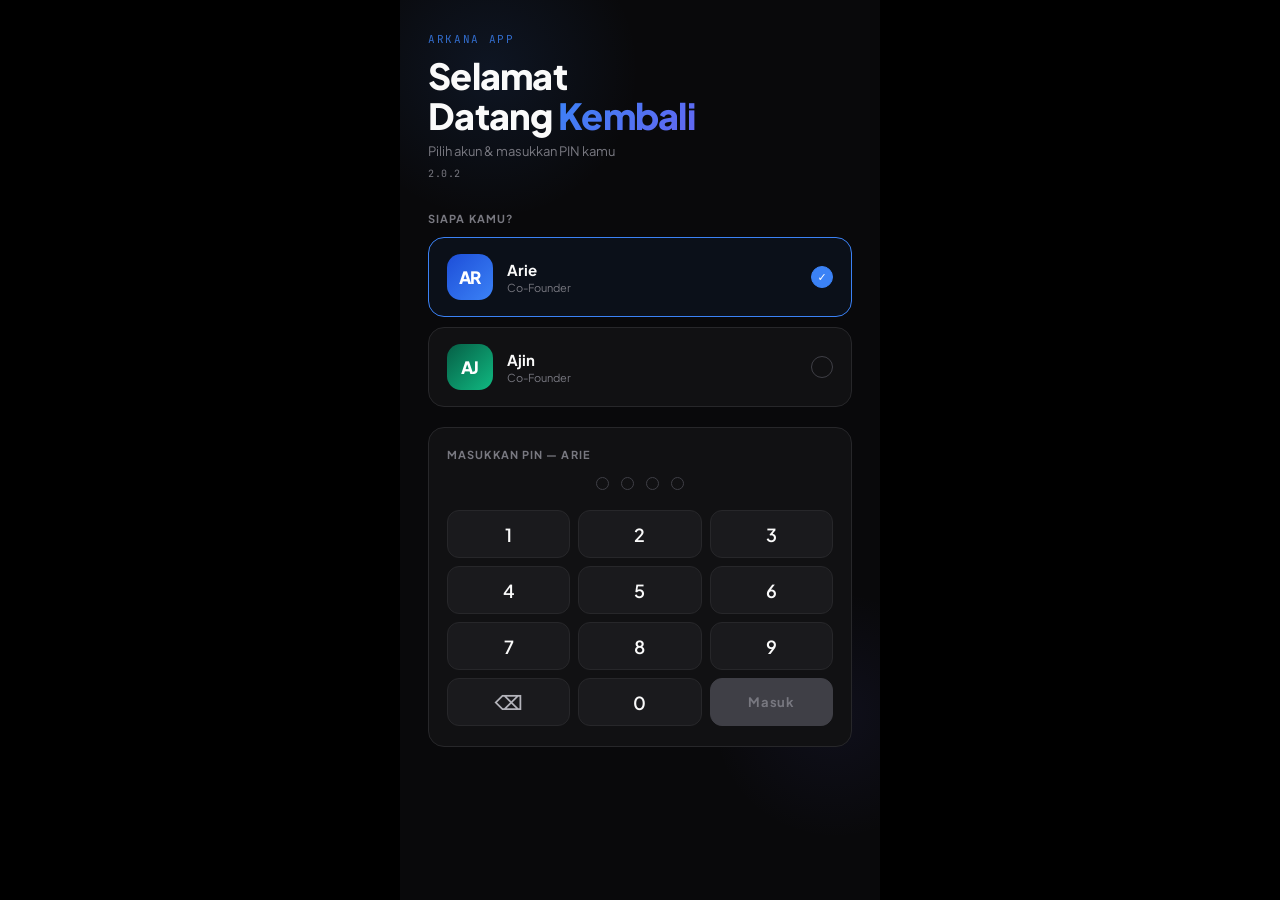
==== commit b086eb3b: "v2.0.2 Here's what was applied uniformly across all 4 files:  Font migration — 'JetBrains Mono', m" ====
--- a/index.html
+++ b/index.html
@@ -17,7 +17,7 @@
   <link rel="stylesheet" href="css/index.css">
 
   <!-- JS load order: config → constants → utils → app → index -->
-  <script src="config.js?v=2.0.0"></script>
+  <script src="config.js?v=2.0.2"></script>
   <script src="js/constants.js"></script>
   <script src="js/utils.js"></script>
   <script src="js/app.js"></script>
--- a/css/base.css
+++ b/css/base.css
@@ -12,7 +12,7 @@
    PRD-00.4 — Token Mapping (Notion dark-mode adaptation)
      · Backgrounds desaturated: blue-tinted → neutral zinc
      · Borders desaturated: zinc scale
-     · Text hierarchy: warm-neutral (FAFAFA / A1A1AA / 52525B)
+     · Text hierarchy: warm-neutral (FAFAFA / B4B4BB / 787880)
      · Radius tightened: sm 8→6px, md 10→8px, 3xl 24→20px
      · Font tokens added: --font-body, --font-mono
      · Shadow scale added: sm / md / lg / fab
@@ -151,10 +151,11 @@
 
   /* ── Color: Text ── */
   /* Warm-neutral hierarchy — purer white primary, zinc secondary/tertiary */
-  --color-text:      #FAFAFA;
-  --color-text-2:    #A1A1AA;
-  --color-text-3:    #52525B;
-  --color-muted:     #52525B;
+  /* All values pass 4.5:1 contrast on --color-bg (#09090B)               */
+  --color-text:      #FAFAFA;  /* ~19:1 */
+  --color-text-2:    #B4B4BB;  /* ~6.5:1 */
+  --color-text-3:    #787880;  /* ~4.8:1 */
+  --color-muted:     #787880;  /* ~4.8:1 */
 
   /* ── Color: Supplier levels ── */
   --color-supplier-l1: #F59E0B;
@@ -425,7 +426,7 @@
 .form-textarea         { resize: none; min-height: 80px; line-height: 1.5; }
 
 .form-select {
-  background-image: url("data:image/svg+xml,%3Csvg xmlns='http://www.w3.org/2000/svg' width='12' height='8' viewBox='0 0 12 8'%3E%3Cpath d='M1 1l5 5 5-5' stroke='%2352525B' stroke-width='1.5' fill='none' stroke-linecap='round'/%3E%3C/svg%3E");
+  background-image: url("data:image/svg+xml,%3Csvg xmlns='http://www.w3.org/2000/svg' width='12' height='8' viewBox='0 0 12 8'%3E%3Cpath d='M1 1l5 5 5-5' stroke='%23787880' stroke-width='1.5' fill='none' stroke-linecap='round'/%3E%3C/svg%3E");
   background-repeat: no-repeat;
   background-position: right 14px center;
   padding-right: 36px;
--- a/css/index.css
+++ b/css/index.css
@@ -21,7 +21,7 @@
    LOGIN SCREEN
 ══════════════════════════════════ */
 #screen-login {
-  background: var(--bg);
+  background: var(--color-bg);
   overflow-y: auto;
   scrollbar-width: none;
 }
@@ -61,11 +61,11 @@
 }
 
 .login-eyebrow {
-  font-family: 'JetBrains Mono', monospace;
+  font-family: var(--font-mono);
   font-size: 11px;
   letter-spacing: 0.15em;
   text-transform: uppercase;
-  color: var(--accent);
+  color: var(--color-accent);
   margin-bottom: 10px;
   opacity: 0.8;
 }
@@ -73,14 +73,14 @@
 .login-title {
   font-size: clamp(28px, 7vw, 36px);
   font-weight: 800;
-  color: var(--text);
+  color: var(--color-text);
   line-height: 1.1;
   letter-spacing: -0.02em;
   margin-bottom: 8px;
 }
 
 .login-title span {
-  background: linear-gradient(135deg, var(--accent), var(--accent2));
+  background: linear-gradient(135deg, var(--color-accent), var(--color-accent-2));
   -webkit-background-clip: text;
   -webkit-text-fill-color: transparent;
   background-clip: text;
@@ -88,14 +88,14 @@
 
 .login-sub {
   font-size: 13px;
-  color: var(--text3);
+  color: var(--color-text-3);
   font-weight: 400;
 }
 
 .login-version {
-  font-family: 'JetBrains Mono', monospace;
+  font-family: var(--font-mono);
   font-size: 10px;
-  color: var(--muted);
+  color: var(--color-muted);
   margin-top: 8px;
   letter-spacing: 0.05em;
 }
@@ -104,7 +104,7 @@
 .choose-label {
   font-size: 11px;
   font-weight: 700;
-  color: var(--text3);
+  color: var(--color-text-3);
   text-transform: uppercase;
   letter-spacing: 0.1em;
   margin-bottom: 12px;
@@ -118,9 +118,9 @@
 }
 
 .user-card {
-  background: var(--surface);
-  border: 1.5px solid var(--border);
-  border-radius: 16px;
+  background: var(--color-surface);
+  border: 1.5px solid var(--color-border);
+  border-radius: var(--radius-2xl);
   padding: 16px 18px;
   display: flex;
   align-items: center;
@@ -134,14 +134,14 @@
 .user-card:active { opacity: 0.8; }
 
 .user-card.selected {
-  border-color: var(--accent);
+  border-color: var(--color-accent);
   background: rgba(59,130,246,0.06);
 }
 
 .user-avatar {
   width: 46px;
   height: 46px;
-  border-radius: 14px;
+  border-radius: var(--radius-xl);
   display: flex;
   align-items: center;
   justify-content: center;
@@ -162,7 +162,7 @@
   width: 100%;
   height: 100%;
   object-fit: cover;
-  border-radius: 14px;
+  border-radius: var(--radius-xl);
   position: absolute;
   inset: 0;
 }
@@ -176,7 +176,7 @@
   align-items: center;
   justify-content: center;
   font-size: 14px;
-  border-radius: 14px;
+  border-radius: var(--radius-xl);
   opacity: 0;
   transition: opacity 0.2s;
 }
@@ -189,13 +189,13 @@
 .user-name {
   font-size: 15px;
   font-weight: 700;
-  color: var(--text);
+  color: var(--color-text);
   margin-bottom: 2px;
 }
 
 .user-role {
   font-size: 11px;
-  color: var(--text3);
+  color: var(--color-text-3);
   font-weight: 400;
 }
 
@@ -203,7 +203,7 @@
   width: 22px;
   height: 22px;
   border-radius: 50%;
-  border: 1.5px solid var(--border2);
+  border: 1.5px solid var(--color-border-2);
   display: flex;
   align-items: center;
   justify-content: center;
@@ -214,23 +214,23 @@
 }
 
 .user-card.selected .user-check {
-  background: var(--accent);
-  border-color: var(--accent);
+  background: var(--color-accent);
+  border-color: var(--color-accent);
   color: white;
 }
 
 /* PIN section */
 .pin-section {
-  background: var(--surface);
-  border: 1.5px solid var(--border);
-  border-radius: 16px;
+  background: var(--color-surface);
+  border: 1.5px solid var(--color-border);
+  border-radius: var(--radius-2xl);
   padding: 20px 18px;
   margin-top: 4px;
   transition: border-color 0.2s;
 }
 
 .pin-section.error {
-  border-color: var(--red);
+  border-color: var(--color-danger);
   animation: shake 0.4s ease;
 }
 
@@ -245,14 +245,14 @@
 .pin-top-label {
   font-size: 11px;
   font-weight: 700;
-  color: var(--text3);
+  color: var(--color-text-3);
   text-transform: uppercase;
   letter-spacing: 0.1em;
   margin-bottom: 16px;
   transition: color 0.2s;
 }
 
-.pin-section.error .pin-top-label { color: var(--red); }
+.pin-section.error .pin-top-label { color: var(--color-danger); }
 
 .pin-dots {
   display: flex;
@@ -265,21 +265,21 @@
   width: 13px;
   height: 13px;
   border-radius: 50%;
-  border: 1.5px solid var(--border2);
+  border: 1.5px solid var(--color-border-2);
   background: transparent;
   transition: all 0.15s ease;
 }
 
 .pin-dot.filled {
-  background: var(--accent);
-  border-color: var(--accent);
+  background: var(--color-accent);
+  border-color: var(--color-accent);
   box-shadow: 0 0 10px rgba(59,130,246,0.4);
   transform: scale(1.1);
 }
 
 .pin-dot.error-dot {
-  background: var(--red);
-  border-color: var(--red);
+  background: var(--color-danger);
+  border-color: var(--color-danger);
   box-shadow: 0 0 10px rgba(239,68,68,0.4);
 }
 
@@ -290,34 +290,34 @@
 }
 
 .pin-key {
-  background: var(--surface2);
-  border: 1px solid var(--border);
-  border-radius: 12px;
+  background: var(--color-surface-2);
+  border: 1px solid var(--color-border);
+  border-radius: var(--radius-lg);
   height: 48px;
   display: flex;
   align-items: center;
   justify-content: center;
   font-size: 18px;
   font-weight: 600;
-  color: var(--text);
+  color: var(--color-text);
   cursor: pointer;
   transition: all 0.1s;
   user-select: none;
 }
 
 .pin-key:active {
-  background: var(--border2);
+  background: var(--color-border-2);
   transform: scale(0.95);
 }
 
 .pin-key.del {
   font-size: 20px;
-  color: var(--text2);
+  color: var(--color-text-2);
 }
 
 .pin-key.enter {
-  background: var(--accent);
-  border-color: var(--accent);
+  background: var(--color-accent);
+  border-color: var(--color-accent);
   color: white;
   font-size: 13px;
   font-weight: 700;
@@ -328,16 +328,16 @@
 
 .pin-key.enter:disabled,
 .pin-key.enter.disabled {
-  background: var(--border2);
-  border-color: var(--border2);
-  color: var(--muted);
+  background: var(--color-border-2);
+  border-color: var(--color-border-2);
+  color: var(--color-muted);
   cursor: not-allowed;
 }
 
 /* ══════════════════════════════════
    HOME SCREEN
 ══════════════════════════════════ */
-#screen-home { background: var(--bg); }
+#screen-home { background: var(--color-bg); }
 
 .home-bg {
   position: absolute;
@@ -361,7 +361,7 @@
 .greeting-small {
   font-size: 12px;
   font-weight: 500;
-  color: var(--text3);
+  color: var(--color-text-3);
   letter-spacing: 0.03em;
   margin-bottom: 2px;
 }
@@ -369,33 +369,33 @@
 .greeting-name {
   font-size: 26px;
   font-weight: 800;
-  color: var(--text);
+  color: var(--color-text);
   letter-spacing: -0.02em;
   margin-bottom: 2px;
   line-height: 1.1;
 }
 
 .greeting-name span {
-  background: linear-gradient(135deg, var(--accent), var(--accent2));
+  background: linear-gradient(135deg, var(--color-accent), var(--color-accent-2));
   -webkit-background-clip: text;
   -webkit-text-fill-color: transparent;
   background-clip: text;
 }
 
 .greeting-date {
-  font-family: 'JetBrains Mono', monospace;
+  font-family: var(--font-mono);
   font-size: 10px;
-  color: var(--text3);
+  color: var(--color-text-3);
 }
 
 .logout-btn {
-  background: var(--surface);
-  border: 1px solid var(--border);
-  border-radius: 10px;
+  background: var(--color-surface);
+  border: 1px solid var(--color-border);
+  border-radius: var(--radius-md);
   padding: 8px 14px;
   font-size: 11px;
   font-weight: 600;
-  color: var(--text3);
+  color: var(--color-text-3);
   cursor: pointer;
   transition: all 0.2s;
   flex-shrink: 0;
@@ -403,13 +403,13 @@
 }
 
 .logout-btn:active {
-  background: var(--border);
-  color: var(--red);
+  background: var(--color-border);
+  color: var(--color-danger);
 }
 
 .home-divider {
   height: 1px;
-  background: var(--border);
+  background: var(--color-border);
   margin: 0 22px;
   flex-shrink: 0;
   position: relative;
@@ -435,7 +435,7 @@
   font-weight: 700;
   text-transform: uppercase;
   letter-spacing: 0.14em;
-  color: var(--text3);
+  color: var(--color-text-3);
   margin-bottom: 12px;
 }
 
@@ -447,9 +447,9 @@
 }
 
 .feat-card {
-  background: var(--surface);
-  border: 1.5px solid var(--border);
-  border-radius: 16px;
+  background: var(--color-surface);
+  border: 1.5px solid var(--color-border);
+  border-radius: var(--radius-2xl);
   padding: 16px 14px;
   cursor: pointer;
   position: relative;
@@ -473,10 +473,10 @@
   opacity: 0.07;
 }
 
-.feat-card.c-blue::before   { background: var(--accent); }
-.feat-card.c-green::before  { background: var(--green); }
-.feat-card.c-orange::before { background: var(--orange); }
-.feat-card.c-purple::before { background: var(--purple); }
+.feat-card.c-blue::before   { background: var(--color-accent); }
+.feat-card.c-green::before  { background: var(--color-success); }
+.feat-card.c-orange::before { background: var(--color-warning); }
+.feat-card.c-purple::before { background: var(--color-purple); }
 
 .feat-icon {
   font-size: 24px;
@@ -488,14 +488,14 @@
 .feat-name {
   font-size: 12px;
   font-weight: 700;
-  color: var(--text);
+  color: var(--color-text);
   line-height: 1.3;
   margin-bottom: 4px;
 }
 
 .feat-desc {
   font-size: 10px;
-  color: var(--text3);
+  color: var(--color-text-3);
   line-height: 1.45;
   font-weight: 400;
 }
@@ -503,25 +503,25 @@
 .feat-badge {
   display: inline-block;
   margin-top: 8px;
-  font-family: 'JetBrains Mono', monospace;
+  font-family: var(--font-mono);
   font-size: 9px;
   font-weight: 500;
   padding: 3px 8px;
-  border-radius: 20px;
+  border-radius: var(--radius-full);
   letter-spacing: 0.05em;
 }
 
 .badge-soon {
   background: rgba(75,86,128,0.18);
-  color: var(--muted);
+  color: var(--color-muted);
   border: 1px solid rgba(75,86,128,0.25);
 }
 
 /* User info strip */
 .user-strip {
-  background: var(--surface);
-  border: 1px solid var(--border);
-  border-radius: 12px;
+  background: var(--color-surface);
+  border: 1px solid var(--color-border);
+  border-radius: var(--radius-lg);
   padding: 14px 16px;
   display: flex;
   justify-content: space-between;
@@ -530,16 +530,16 @@
 
 .strip-label {
   font-size: 10px;
-  color: var(--text3);
+  color: var(--color-text-3);
   margin-bottom: 3px;
-  font-family: 'JetBrains Mono', monospace;
+  font-family: var(--font-mono);
   letter-spacing: 0.05em;
 }
 
 .strip-name {
   font-size: 14px;
   font-weight: 700;
-  color: var(--text);
+  color: var(--color-text);
   display: flex;
   align-items: center;
   gap: 8px;
@@ -548,7 +548,7 @@
 .strip-avatar {
   width: 20px;
   height: 20px;
-  border-radius: 6px;
+  border-radius: var(--radius-sm);
   display: inline-flex;
   align-items: center;
   justify-content: center;
@@ -560,16 +560,16 @@
 .strip-right { text-align: right; }
 
 .strip-app {
-  font-family: 'JetBrains Mono', monospace;
-  font-size: 11px;
-  color: var(--text2);
+  font-family: var(--font-mono);
+  font-size: 11px;
+  color: var(--color-text-2);
   margin-bottom: 2px;
 }
 
 .strip-version {
-  font-family: 'JetBrains Mono', monospace;
+  font-family: var(--font-mono);
   font-size: 10px;
-  color: var(--muted);
+  color: var(--color-muted);
 }
 
 /* ══════════════════════════════════
@@ -577,8 +577,8 @@
 ══════════════════════════════════ */
 .bottom-nav {
   flex-shrink: 0;
-  background: var(--surface);
-  border-top: 1px solid var(--border);
+  background: var(--color-surface);
+  border-top: 1px solid var(--color-border);
   display: flex;
   padding: 10px 0 max(env(safe-area-inset-bottom), 10px);
   position: relative;
@@ -606,12 +606,12 @@
 .nav-label {
   font-size: 9px;
   font-weight: 600;
-  color: var(--text3);
+  color: var(--color-text-3);
   letter-spacing: 0.06em;
   text-transform: uppercase;
 }
 
-.nav-item.active .nav-label { color: var(--accent); }
+.nav-item.active .nav-label { color: var(--color-accent); }
 
 .nav-indicator {
   width: 4px;
@@ -621,7 +621,7 @@
   margin-top: 1px;
 }
 
-.nav-item.active .nav-indicator { background: var(--accent); }
+.nav-item.active .nav-indicator { background: var(--color-accent); }
 
 /* ══════════════════════════════════
    SHARED SCREEN HEADER
@@ -636,14 +636,14 @@
 .screen-title {
   font-size: 22px;
   font-weight: 800;
-  color: var(--text);
+  color: var(--color-text);
   letter-spacing: -0.02em;
   margin-bottom: 2px;
 }
 
 .screen-sub {
   font-size: 12px;
-  color: var(--text3);
+  color: var(--color-text-3);
 }
 
 .screen-content {
@@ -660,7 +660,7 @@
 /* ══════════════════════════════════
    AKTIVITAS SCREEN
 ══════════════════════════════════ */
-#screen-aktivitas { background: var(--bg); }
+#screen-aktivitas { background: var(--color-bg); }
 
 .log-list {
   display: flex;
@@ -669,9 +669,9 @@
 }
 
 .log-item {
-  background: var(--surface);
-  border: 1px solid var(--border);
-  border-radius: 12px;
+  background: var(--color-surface);
+  border: 1px solid var(--color-border);
+  border-radius: var(--radius-lg);
   padding: 12px 14px;
   display: flex;
   gap: 12px;
@@ -681,7 +681,7 @@
 .log-avatar {
   width: 32px;
   height: 32px;
-  border-radius: 10px;
+  border-radius: var(--radius-md);
   display: flex;
   align-items: center;
   justify-content: center;
@@ -696,27 +696,27 @@
 .log-action {
   font-size: 12px;
   font-weight: 600;
-  color: var(--text);
+  color: var(--color-text);
   margin-bottom: 2px;
 }
 
 .log-detail {
   font-size: 11px;
-  color: var(--text3);
+  color: var(--color-text-3);
   margin-bottom: 4px;
 }
 
 .log-time {
-  font-family: 'JetBrains Mono', monospace;
+  font-family: var(--font-mono);
   font-size: 9px;
-  color: var(--muted);
+  color: var(--color-muted);
   letter-spacing: 0.05em;
 }
 
 /* ══════════════════════════════════
    SETTING SCREEN
 ══════════════════════════════════ */
-#screen-setting { background: var(--bg); }
+#screen-setting { background: var(--color-bg); }
 
 .setting-list {
   display: flex;
@@ -729,14 +729,14 @@
   font-weight: 700;
   text-transform: uppercase;
   letter-spacing: 0.14em;
-  color: var(--text3);
+  color: var(--color-text-3);
   margin: 12px 0 8px;
 }
 
 .setting-item {
-  background: var(--surface);
-  border: 1px solid var(--border);
-  border-radius: 12px;
+  background: var(--color-surface);
+  border: 1px solid var(--color-border);
+  border-radius: var(--radius-lg);
   padding: 14px 16px;
   display: flex;
   align-items: center;
@@ -751,8 +751,8 @@
   font-size: 18px;
   width: 36px;
   height: 36px;
-  background: var(--surface2);
-  border-radius: 10px;
+  background: var(--color-surface-2);
+  border-radius: var(--radius-md);
   display: flex;
   align-items: center;
   justify-content: center;
@@ -764,24 +764,24 @@
 .setting-name {
   font-size: 13px;
   font-weight: 600;
-  color: var(--text);
+  color: var(--color-text);
   margin-bottom: 2px;
 }
 
 .setting-desc {
   font-size: 11px;
-  color: var(--text3);
+  color: var(--color-text-3);
 }
 
 .setting-arrow {
-  color: var(--muted);
+  color: var(--color-muted);
   font-size: 14px;
 }
 
 .app-info-card {
-  background: var(--surface);
-  border: 1px solid var(--border);
-  border-radius: 16px;
+  background: var(--color-surface);
+  border: 1px solid var(--color-border);
+  border-radius: var(--radius-2xl);
   padding: 20px;
   text-align: center;
   margin-top: 8px;
@@ -793,23 +793,23 @@
 }
 
 .app-info-name {
-  font-family: 'JetBrains Mono', monospace;
+  font-family: var(--font-mono);
   font-size: 16px;
   font-weight: 500;
-  color: var(--text);
+  color: var(--color-text);
   margin-bottom: 4px;
 }
 
 .app-info-version {
-  font-family: 'JetBrains Mono', monospace;
-  font-size: 11px;
-  color: var(--muted);
+  font-family: var(--font-mono);
+  font-size: 11px;
+  color: var(--color-muted);
   margin-bottom: 8px;
 }
 
 .app-info-company {
   font-size: 12px;
-  color: var(--text3);
+  color: var(--color-text-3);
 }
 
 /* ══════════════════════════════════
@@ -833,9 +833,9 @@
 }
 
 .modal-sheet {
-  background: var(--surface);
-  border: 1px solid var(--border);
-  border-radius: 24px 24px 0 0;
+  background: var(--color-surface);
+  border: 1px solid var(--color-border);
+  border-radius: var(--radius-3xl) var(--radius-3xl) 0 0;
   padding: 20px 24px max(env(safe-area-inset-bottom), 24px);
   width: 100%;
   max-width: 480px;
@@ -849,7 +849,7 @@
 .modal-handle {
   width: 36px;
   height: 4px;
-  background: var(--border2);
+  background: var(--color-border-2);
   border-radius: 2px;
   margin: 0 auto 20px;
 }
@@ -857,25 +857,25 @@
 .modal-title {
   font-size: 17px;
   font-weight: 800;
-  color: var(--text);
+  color: var(--color-text);
   margin-bottom: 4px;
 }
 
 .modal-sub {
   font-size: 12px;
-  color: var(--text3);
+  color: var(--color-text-3);
   margin-bottom: 20px;
 }
 
 .modal-btn {
   width: 100%;
-  background: var(--surface2);
-  border: 1px solid var(--border);
-  border-radius: 12px;
+  background: var(--color-surface-2);
+  border: 1px solid var(--color-border);
+  border-radius: var(--radius-lg);
   padding: 14px;
   font-size: 14px;
   font-weight: 600;
-  color: var(--text3);
+  color: var(--color-text-3);
   cursor: pointer;
   margin-top: 12px;
   transition: all 0.2s;
@@ -885,7 +885,7 @@
 .modal-btn:active { opacity: 0.7; }
 
 .modal-btn.primary {
-  background: var(--accent);
-  border-color: var(--accent);
+  background: var(--color-accent);
+  border-color: var(--color-accent);
   color: white;
 }
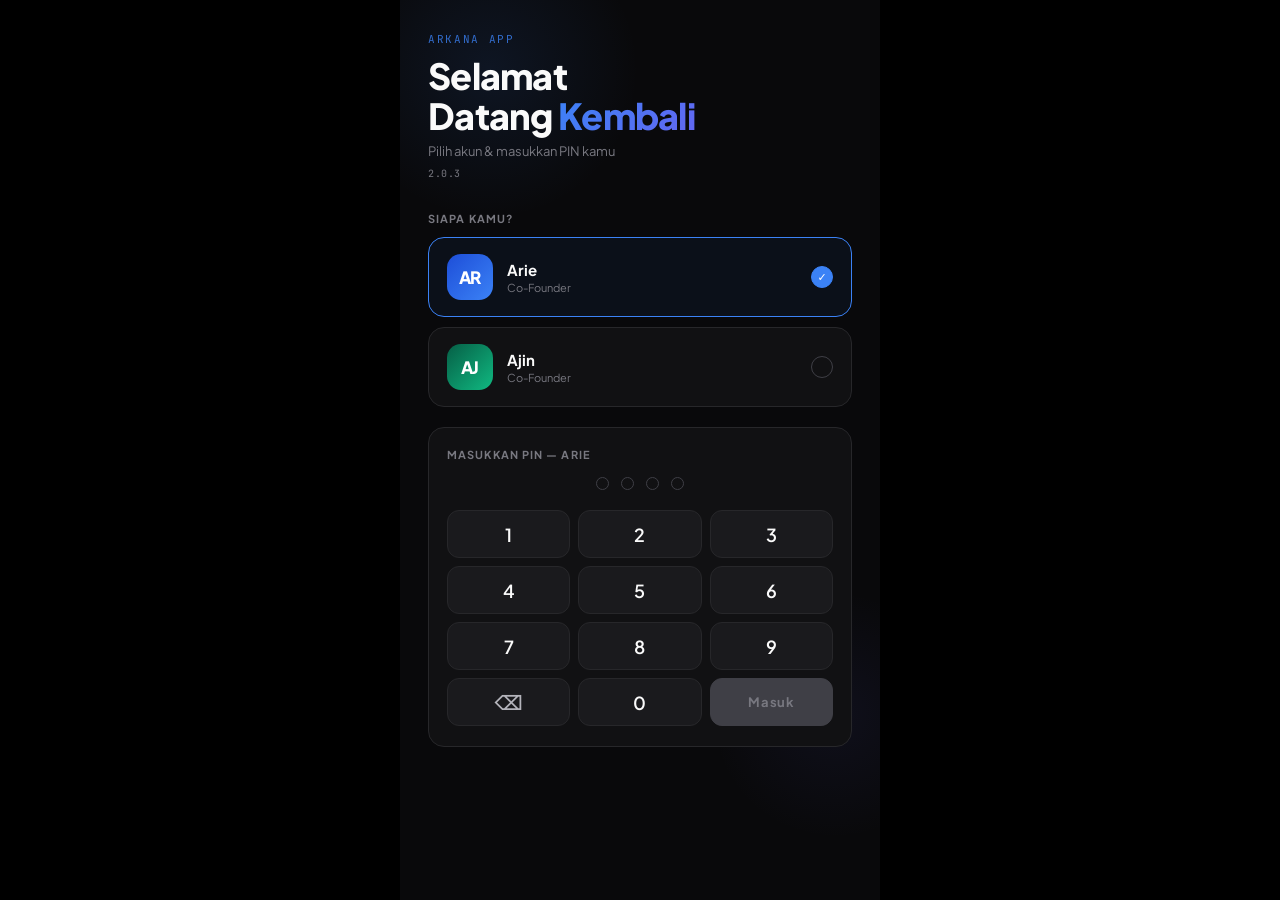
==== commit 54511701: "Update index.html" ====
--- a/index.html
+++ b/index.html
@@ -17,7 +17,7 @@
   <link rel="stylesheet" href="css/index.css">
 
   <!-- JS load order: config → constants → utils → app → index -->
-  <script src="config.js?v=2.0.2"></script>
+  <script src="config.js?v=2.0.3"></script>
   <script src="js/constants.js"></script>
   <script src="js/utils.js"></script>
   <script src="js/app.js"></script>
--- a/css/base.css
+++ b/css/base.css
@@ -1,5 +1,5 @@
 /* ═══════════════════════════════════════════════════
-   Arkana App — Base CSS  v1.11.0
+   Arkana App — Base CSS  v2.0.3
    Design System Foundation: tokens + shared components.
    ─────────────────────────────────────────────────────
    LAYER 1 — DESIGN TOKENS (:root)
@@ -16,6 +16,12 @@
      · Radius tightened: sm 8→6px, md 10→8px, 3xl 24→20px
      · Font tokens added: --font-body, --font-mono
      · Shadow scale added: sm / md / lg / fab
+   PRD-00.4-B — Top Bar + Back Button + Tab Bar
+     · Glass tokens added: --blur-glass, --saturate-glass,
+       --bg-glass, --color-border-glass, --color-border-glass-inner
+     · .topbar base rule → position:absolute + glass bg
+     · .tab-bar base rule → transparent bg, inner border
+     · .screen base rule → position:relative for frost container
    ═══════════════════════════════════════════════════ */
 
 /* ── Reset & base ── */
@@ -64,6 +70,14 @@
    --color-supplier-l2  L2 level color (blue)
    --color-supplier-l3  L3 level color (green)
    --color-supplier-l4  L4 level color (gray)
+
+   GLASS TOKENS (PRD-00.4-B)
+   ──────────────────────────
+   --blur-glass          backdrop blur amount (20px)
+   --saturate-glass      backdrop saturation (1.5)
+   --bg-glass            frosted bar background (56% opacity)
+   --color-border-glass  outer hairline (barely-there white)
+   --color-border-glass-inner  separator between topbar & tabbar
 
    SPACING TOKENS
    ──────────────
@@ -162,6 +176,13 @@
   --color-supplier-l2: #3B82F6;
   --color-supplier-l3: #10B981;
   --color-supplier-l4: #6B7280;
+
+  /* ── Glass tokens (PRD-00.4-B) ── */
+  --blur-glass:              20px;
+  --saturate-glass:          1.5;
+  --bg-glass:                rgba(9, 9, 11, 0.56);
+  --color-border-glass:      rgba(255, 255, 255, 0.06);
+  --color-border-glass-inner: rgba(255, 255, 255, 0.04);
 
   /* ── Spacing ── */
   --space-1:  4px;
@@ -275,16 +296,18 @@
    ════════════════════════════════════════════════════ */
 
 /* ── Screen transitions ── */
+/* PRD-00.4-B: position:relative so scroll-area + frost bar
+   siblings work correctly inside each screen. */
 .screen {
   position: absolute;
   inset: 0;
-  display: flex;
-  flex-direction: column;
   opacity: 0;
   pointer-events: none;
   transition: opacity var(--duration-slow) var(--ease-standard),
               transform var(--duration-slow) var(--ease-standard);
   transform: translateX(30px);
+  /* NOTE: display:flex flex-direction:column removed here —
+     page CSS sets layout per screen via .frost-bar + .scroll-area */
 }
 
 .screen.active {
@@ -297,6 +320,146 @@
   transform: translateX(-30px);
   opacity: 0;
 }
+
+/* ── Frosted bar container (PRD-00.4-B) ── */
+/* Wraps .topbar + optional .tab-bar as a single frosted unit.
+   Absolutely positioned so scroll-area bleeds underneath. */
+.frost-bar {
+  position: absolute;
+  top: 0;
+  left: 0;
+  right: 0;
+  z-index: 10;
+  backdrop-filter: blur(var(--blur-glass)) saturate(var(--saturate-glass));
+  -webkit-backdrop-filter: blur(var(--blur-glass)) saturate(var(--saturate-glass));
+  background: var(--bg-glass);
+  border-bottom: 0.5px solid var(--color-border-glass);
+}
+
+/* ── Top Bar (PRD-00.4-B) ── */
+/* canonical class: .topbar
+   Layout: 3-col grid (32px · 1fr · 32px) — title always centered.
+   Shrink state toggled by JS via .topbar-shrunk on .frost-bar. */
+.topbar {
+  display: grid;
+  grid-template-columns: 32px 1fr 32px;
+  align-items: center;
+  gap: 8px;
+  padding: max(env(safe-area-inset-top), 44px) 14px 8px;
+  transition: padding var(--duration-normal) var(--ease-standard);
+}
+
+.frost-bar.topbar-shrunk .topbar {
+  padding: max(env(safe-area-inset-top), 14px) 14px 6px;
+}
+
+.topbar-title {
+  text-align: center;
+  font-size: var(--text-3xl);     /* 17px at rest */
+  font-weight: var(--weight-extrabold);
+  color: var(--color-text);
+  letter-spacing: -0.01em;
+  transition: font-size var(--duration-normal) var(--ease-standard);
+  white-space: nowrap;
+  overflow: hidden;
+  text-overflow: ellipsis;
+}
+
+.frost-bar.topbar-shrunk .topbar-title {
+  font-size: var(--text-lg);      /* 13px on scroll */
+}
+
+/* ── Back Button (PRD-00.4-B) ── */
+/* Ghost style: no background, no border. Chevron only. */
+.back-btn {
+  width: 32px;
+  height: 32px;
+  border-radius: var(--radius-md);
+  background: transparent;
+  border: none;
+  display: flex;
+  align-items: center;
+  justify-content: center;
+  cursor: pointer;
+  flex-shrink: 0;
+  color: var(--color-accent);
+  font-size: 20px;
+  line-height: 1;
+  padding: 0;
+  transition: opacity var(--duration-fast) var(--ease-standard);
+}
+
+.back-btn:active { opacity: 0.6; }
+
+/* Right slot — same size as back-btn, for action icons in detail screens */
+.topbar-action {
+  width: 32px;
+  height: 32px;
+  border-radius: var(--radius-md);
+  background: transparent;
+  border: none;
+  display: flex;
+  align-items: center;
+  justify-content: center;
+  cursor: pointer;
+  flex-shrink: 0;
+  color: var(--color-accent);
+  font-size: 16px;
+  padding: 0;
+  transition: opacity var(--duration-fast) var(--ease-standard);
+}
+
+.topbar-action:active { opacity: 0.6; }
+
+/* ── Tab Bar (PRD-00.4-B) ── */
+/* Part of frost-bar — transparent bg, separated from topbar by hairline. */
+/* canonical class: .tab-bar, .tab, .tab.active */
+.tab-bar {
+  display: flex;
+  border-top: 0.5px solid var(--color-border-glass-inner);
+  background: transparent;
+}
+
+.tab {
+  flex: 1;
+  padding: 9px var(--space-1) 9px;
+  text-align: center;
+  cursor: pointer;
+  font-size: var(--text-base);
+  font-weight: var(--weight-semibold);
+  color: var(--color-text-3);
+  letter-spacing: .04em;
+  position: relative;
+  transition: color var(--duration-normal) var(--ease-standard);
+  white-space: nowrap;
+}
+
+.tab.active { color: var(--color-accent); }
+
+.tab.active::after {
+  content: '';
+  position: absolute;
+  bottom: 0;
+  left: 20%;
+  right: 20%;
+  height: 2px;
+  background: var(--color-accent);
+  border-radius: 2px;
+}
+
+/* ── Scroll Area (PRD-00.4-B) ── */
+/* Full-screen scroll container that bleeds under the frost bar.
+   padding-top set by JS to match frost-bar height. */
+.scroll-area {
+  position: absolute;
+  inset: 0;
+  overflow-y: auto;
+  overflow-x: hidden;
+  scrollbar-width: none;
+  /* padding-top injected by JS: initFrostBar() */
+}
+
+.scroll-area::-webkit-scrollbar { display: none; }
 
 /* ── Overlay ── */
 /* canonical class: .overlay */
@@ -629,58 +792,6 @@
   font-family: var(--font-mono);
 }
 
-/* ── Top Bar ── */
-/* canonical class: .topbar */
-/* Note: padding/layout in page CSS — shared token values here */
-.topbar {
-  flex-shrink: 0;
-  display: flex;
-  align-items: center;
-  gap: var(--radius-lg);
-  background: var(--color-bg);
-  border-bottom: 1px solid var(--color-border);
-  position: relative;
-  z-index: 10;
-}
-
-/* ── Tab Bar ── */
-/* canonical class: .tab-bar, .tab, .tab.active */
-.tab-bar {
-  flex-shrink: 0;
-  display: flex;
-  background: var(--color-surface);
-  border-bottom: 1px solid var(--color-border);
-  position: relative;
-  z-index: 9;
-}
-
-.tab {
-  flex: 1;
-  padding: 11px var(--space-1) 10px;
-  text-align: center;
-  cursor: pointer;
-  font-size: var(--text-base);
-  font-weight: var(--weight-semibold);
-  color: var(--color-text-3);
-  letter-spacing: .04em;
-  position: relative;
-  transition: color var(--duration-normal) var(--ease-standard);
-  white-space: nowrap;
-}
-
-.tab.active { color: var(--color-accent); }
-
-.tab.active::after {
-  content: '';
-  position: absolute;
-  bottom: 0;
-  left: 20%;
-  right: 20%;
-  height: 2px;
-  background: var(--color-accent);
-  border-radius: 2px;
-}
-
 /* ── Empty State ── */
 /* canonical class: .empty-state, .empty-icon, .empty-text */
 .empty-state {
